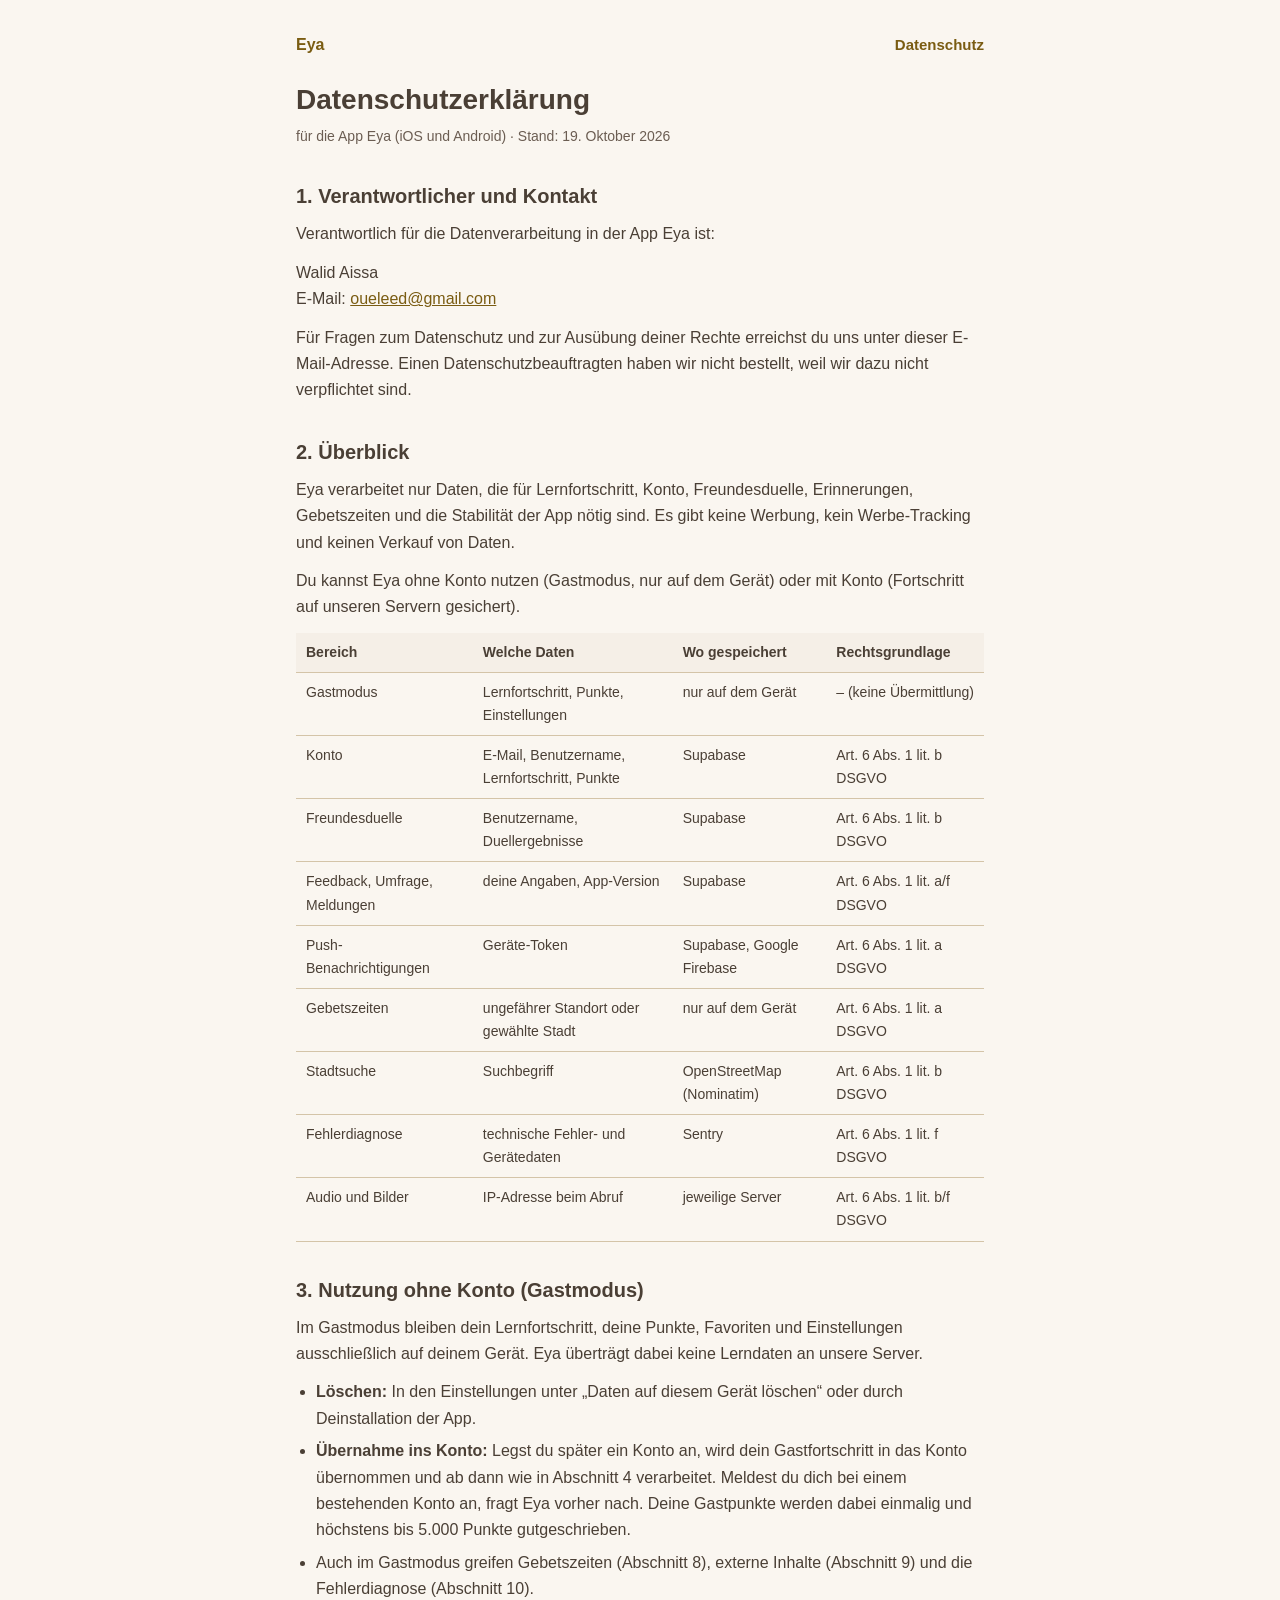
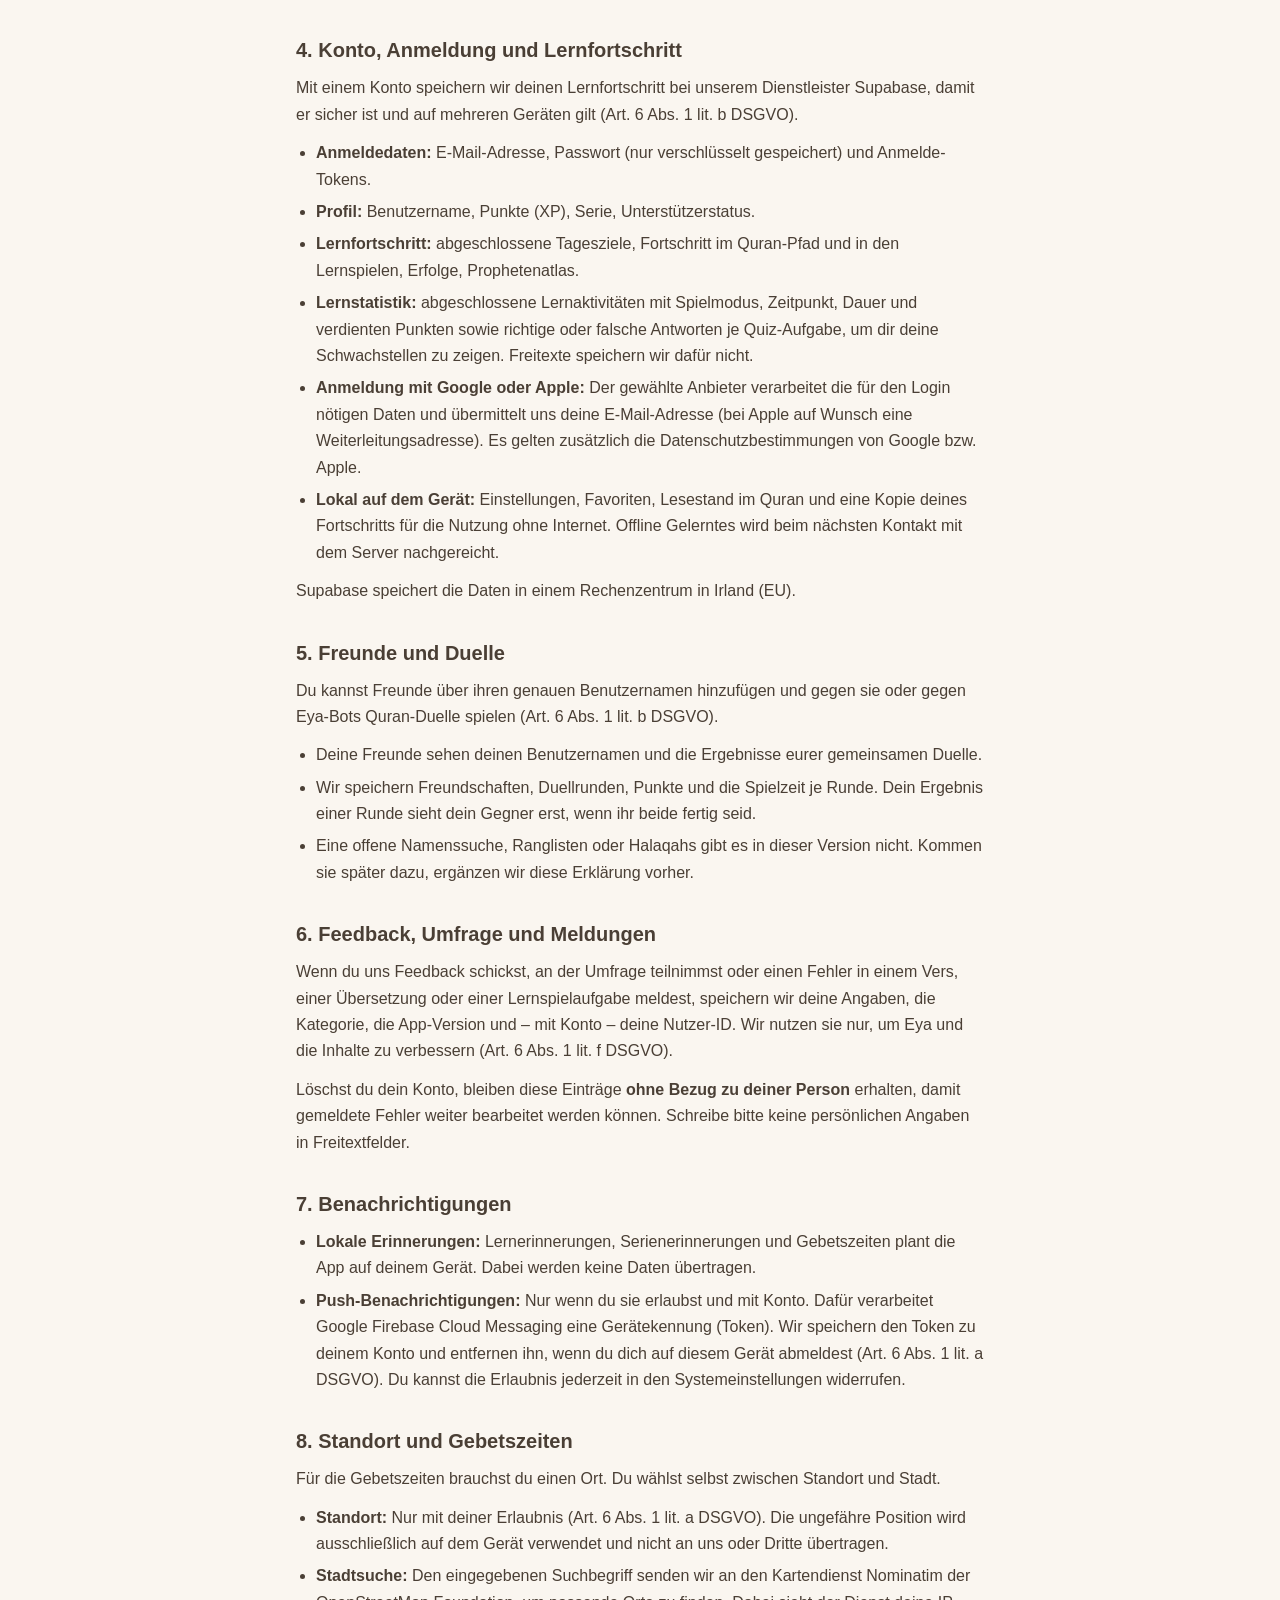
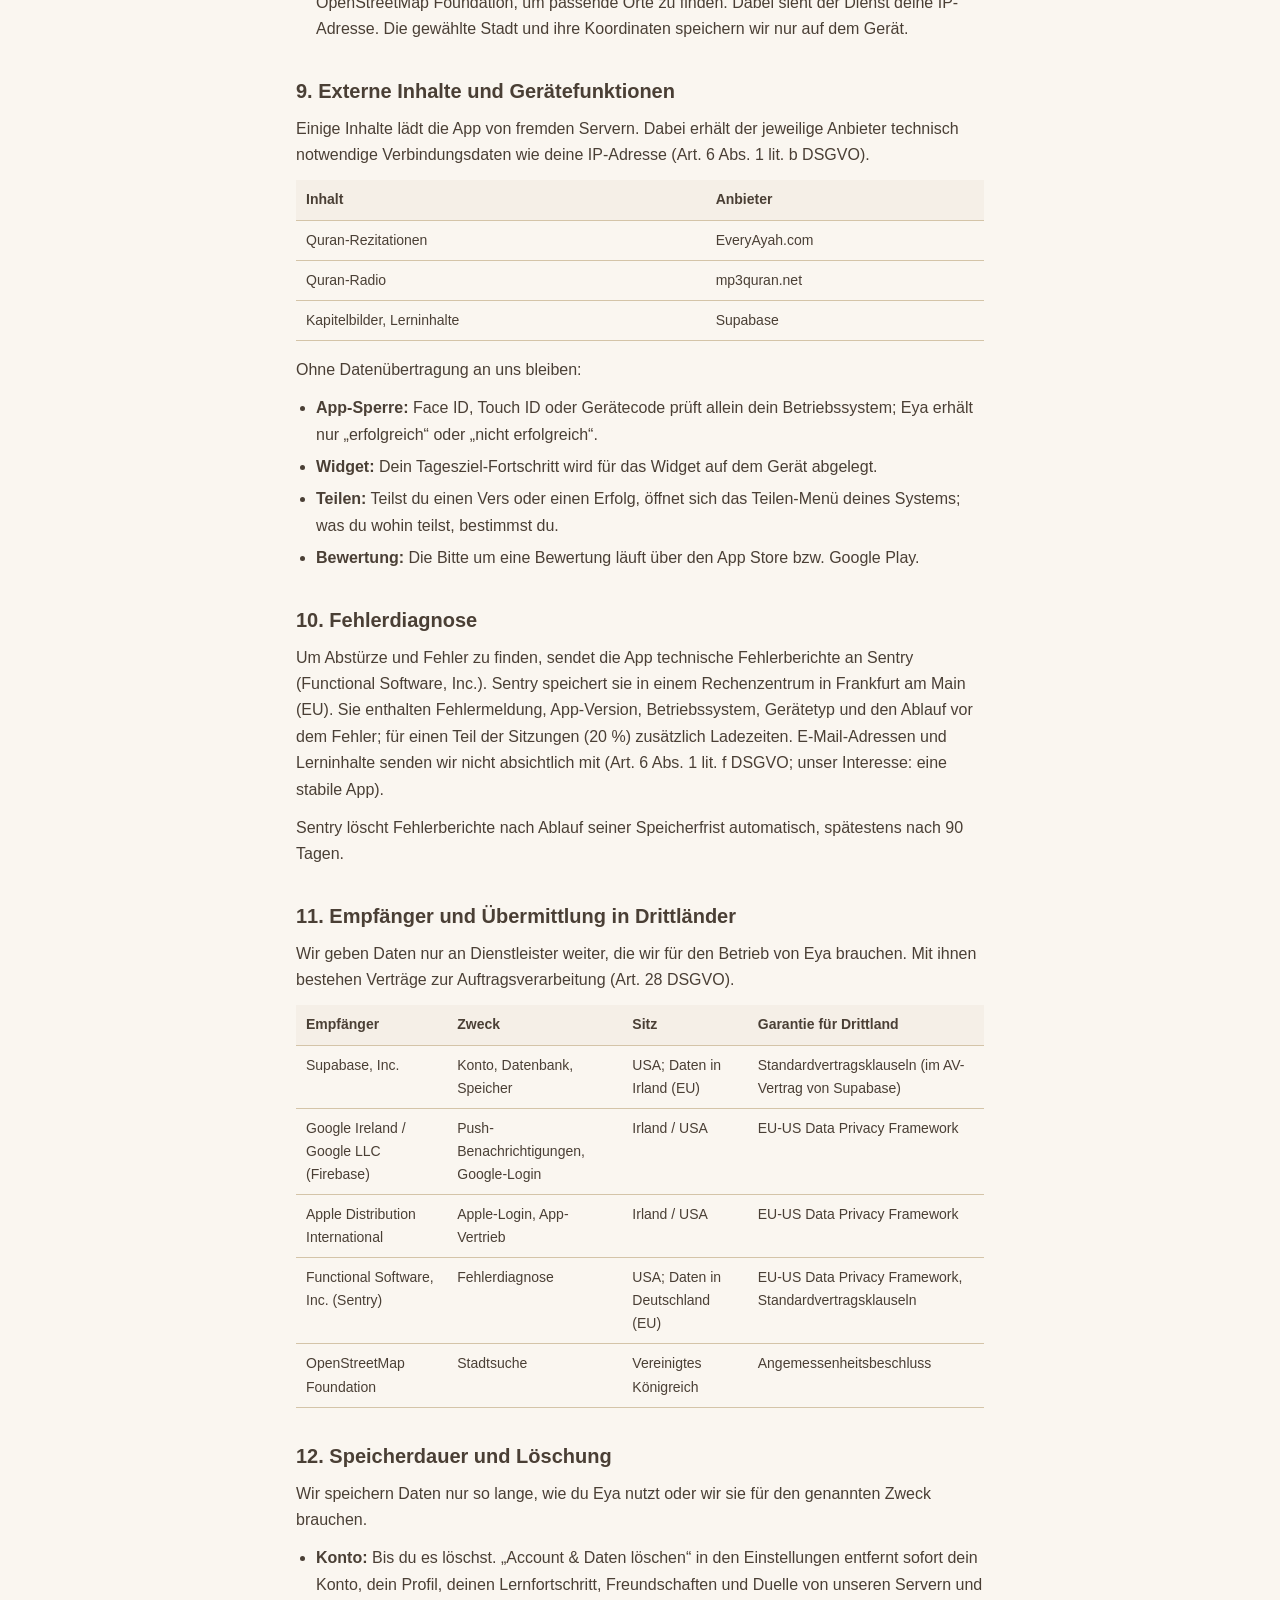
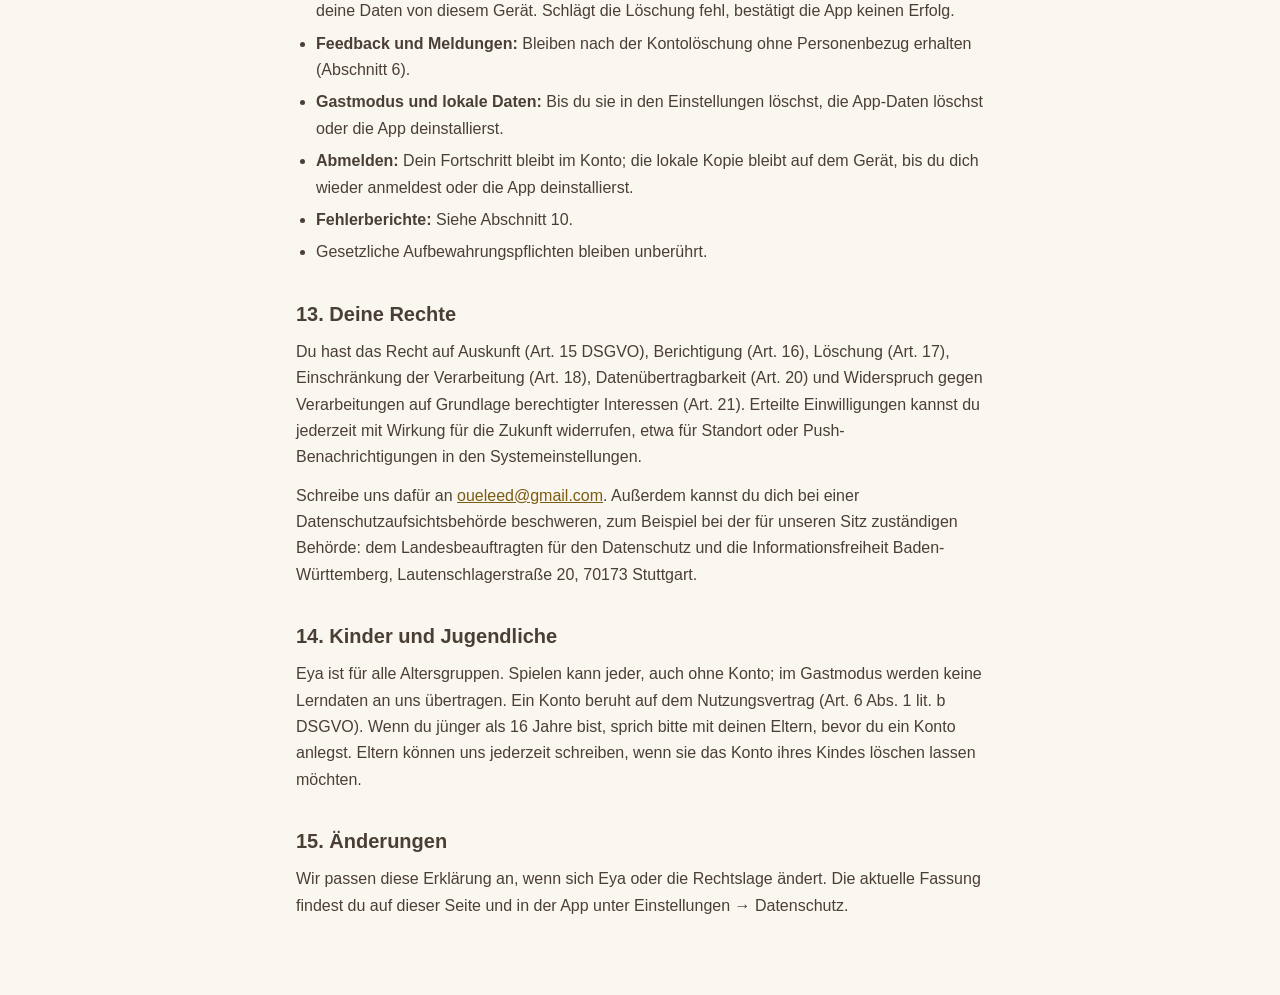
==== datenschutz.html @ 17f954e1 "Eya: Datenschutzerklärung Co-Authored-By: Claude Opus 5.5 <noreply@anthropic.com>" ====
<!doctype html>
<html lang="de">
<head>
<meta charset="utf-8">
<meta name="viewport" content="width=device-width, initial-scale=1">
<title>Datenschutzerklärung – Eya</title>
<link rel="stylesheet" href="style.css">
</head>
<body>
<main>
  <header>
    <a href="./">Eya</a>
    <nav><a href="datenschutz.html">Datenschutz</a></nav>
  </header>

  <h1>Datenschutzerklärung</h1>
  <p class="meta">für die App Eya (iOS und Android) · Stand: 19. Oktober 2026</p>

  <h2>1. Verantwortlicher und Kontakt</h2>
  <p>Verantwortlich für die Datenverarbeitung in der App Eya ist:</p>
  <p>
    Walid Aissa<br>
    E-Mail: <a href="mailto:oueleed@gmail.com">oueleed@gmail.com</a>
  </p>
  <p>Für Fragen zum Datenschutz und zur Ausübung deiner Rechte erreichst du uns unter dieser E-Mail-Adresse. Einen Datenschutzbeauftragten haben wir nicht bestellt, weil wir dazu nicht verpflichtet sind.</p>

  <h2>2. Überblick</h2>
  <p>Eya verarbeitet nur Daten, die für Lernfortschritt, Konto, Freundesduelle, Erinnerungen, Gebetszeiten und die Stabilität der App nötig sind. Es gibt keine Werbung, kein Werbe-Tracking und keinen Verkauf von Daten.</p>
  <p>Du kannst Eya ohne Konto nutzen (Gastmodus, nur auf dem Gerät) oder mit Konto (Fortschritt auf unseren Servern gesichert).</p>
  <div class="table-wrap">
  <table>
    <tr><th>Bereich</th><th>Welche Daten</th><th>Wo gespeichert</th><th>Rechtsgrundlage</th></tr>
    <tr><td>Gastmodus</td><td>Lernfortschritt, Punkte, Einstellungen</td><td>nur auf dem Gerät</td><td>– (keine Übermittlung)</td></tr>
    <tr><td>Konto</td><td>E-Mail, Benutzername, Lernfortschritt, Punkte</td><td>Supabase</td><td>Art. 6 Abs. 1 lit. b DSGVO</td></tr>
    <tr><td>Freundesduelle</td><td>Benutzername, Duellergebnisse</td><td>Supabase</td><td>Art. 6 Abs. 1 lit. b DSGVO</td></tr>
    <tr><td>Feedback, Umfrage, Meldungen</td><td>deine Angaben, App-Version</td><td>Supabase</td><td>Art. 6 Abs. 1 lit. a/f DSGVO</td></tr>
    <tr><td>Push-Benachrichtigungen</td><td>Geräte-Token</td><td>Supabase, Google Firebase</td><td>Art. 6 Abs. 1 lit. a DSGVO</td></tr>
    <tr><td>Gebetszeiten</td><td>ungefährer Standort oder gewählte Stadt</td><td>nur auf dem Gerät</td><td>Art. 6 Abs. 1 lit. a DSGVO</td></tr>
    <tr><td>Stadtsuche</td><td>Suchbegriff</td><td>OpenStreetMap (Nominatim)</td><td>Art. 6 Abs. 1 lit. b DSGVO</td></tr>
    <tr><td>Fehlerdiagnose</td><td>technische Fehler- und Gerätedaten</td><td>Sentry</td><td>Art. 6 Abs. 1 lit. f DSGVO</td></tr>
    <tr><td>Audio und Bilder</td><td>IP-Adresse beim Abruf</td><td>jeweilige Server</td><td>Art. 6 Abs. 1 lit. b/f DSGVO</td></tr>
  </table>
  </div>

  <h2>3. Nutzung ohne Konto (Gastmodus)</h2>
  <p>Im Gastmodus bleiben dein Lernfortschritt, deine Punkte, Favoriten und Einstellungen ausschließlich auf deinem Gerät. Eya überträgt dabei keine Lerndaten an unsere Server.</p>
  <ul>
    <li><strong>Löschen:</strong> In den Einstellungen unter „Daten auf diesem Gerät löschen“ oder durch Deinstallation der App.</li>
    <li><strong>Übernahme ins Konto:</strong> Legst du später ein Konto an, wird dein Gastfortschritt in das Konto übernommen und ab dann wie in Abschnitt 4 verarbeitet. Meldest du dich bei einem bestehenden Konto an, fragt Eya vorher nach. Deine Gastpunkte werden dabei einmalig und höchstens bis 5.000 Punkte gutgeschrieben.</li>
    <li>Auch im Gastmodus greifen Gebetszeiten (Abschnitt 8), externe Inhalte (Abschnitt 9) und die Fehlerdiagnose (Abschnitt 10).</li>
  </ul>

  <h2>4. Konto, Anmeldung und Lernfortschritt</h2>
  <p>Mit einem Konto speichern wir deinen Lernfortschritt bei unserem Dienstleister Supabase, damit er sicher ist und auf mehreren Geräten gilt (Art. 6 Abs. 1 lit. b DSGVO).</p>
  <ul>
    <li><strong>Anmeldedaten:</strong> E-Mail-Adresse, Passwort (nur verschlüsselt gespeichert) und Anmelde-Tokens.</li>
    <li><strong>Profil:</strong> Benutzername, Punkte (XP), Serie, Unterstützerstatus.</li>
    <li><strong>Lernfortschritt:</strong> abgeschlossene Tagesziele, Fortschritt im Quran-Pfad und in den Lernspielen, Erfolge, Prophetenatlas.</li>
    <li><strong>Lernstatistik:</strong> abgeschlossene Lernaktivitäten mit Spielmodus, Zeitpunkt, Dauer und verdienten Punkten sowie richtige oder falsche Antworten je Quiz-Aufgabe, um dir deine Schwachstellen zu zeigen. Freitexte speichern wir dafür nicht.</li>
    <li><strong>Anmeldung mit Google oder Apple:</strong> Der gewählte Anbieter verarbeitet die für den Login nötigen Daten und übermittelt uns deine E-Mail-Adresse (bei Apple auf Wunsch eine Weiterleitungsadresse). Es gelten zusätzlich die Datenschutzbestimmungen von Google bzw. Apple.</li>
    <li><strong>Lokal auf dem Gerät:</strong> Einstellungen, Favoriten, Lesestand im Quran und eine Kopie deines Fortschritts für die Nutzung ohne Internet. Offline Gelerntes wird beim nächsten Kontakt mit dem Server nachgereicht.</li>
  </ul>
  <p>Supabase speichert die Daten in einem Rechenzentrum in Irland (EU).</p>

  <h2>5. Freunde und Duelle</h2>
  <p>Du kannst Freunde über ihren genauen Benutzernamen hinzufügen und gegen sie oder gegen Eya-Bots Quran-Duelle spielen (Art. 6 Abs. 1 lit. b DSGVO).</p>
  <ul>
    <li>Deine Freunde sehen deinen Benutzernamen und die Ergebnisse eurer gemeinsamen Duelle.</li>
    <li>Wir speichern Freundschaften, Duellrunden, Punkte und die Spielzeit je Runde. Dein Ergebnis einer Runde sieht dein Gegner erst, wenn ihr beide fertig seid.</li>
    <li>Eine offene Namenssuche, Ranglisten oder Halaqahs gibt es in dieser Version nicht. Kommen sie später dazu, ergänzen wir diese Erklärung vorher.</li>
  </ul>

  <h2>6. Feedback, Umfrage und Meldungen</h2>
  <p>Wenn du uns Feedback schickst, an der Umfrage teilnimmst oder einen Fehler in einem Vers, einer Übersetzung oder einer Lernspielaufgabe meldest, speichern wir deine Angaben, die Kategorie, die App-Version und – mit Konto – deine Nutzer-ID. Wir nutzen sie nur, um Eya und die Inhalte zu verbessern (Art. 6 Abs. 1 lit. f DSGVO).</p>
  <p>Löschst du dein Konto, bleiben diese Einträge <strong>ohne Bezug zu deiner Person</strong> erhalten, damit gemeldete Fehler weiter bearbeitet werden können. Schreibe bitte keine persönlichen Angaben in Freitextfelder.</p>

  <h2>7. Benachrichtigungen</h2>
  <ul>
    <li><strong>Lokale Erinnerungen:</strong> Lernerinnerungen, Serienerinnerungen und Gebetszeiten plant die App auf deinem Gerät. Dabei werden keine Daten übertragen.</li>
    <li><strong>Push-Benachrichtigungen:</strong> Nur wenn du sie erlaubst und mit Konto. Dafür verarbeitet Google Firebase Cloud Messaging eine Gerätekennung (Token). Wir speichern den Token zu deinem Konto und entfernen ihn, wenn du dich auf diesem Gerät abmeldest (Art. 6 Abs. 1 lit. a DSGVO). Du kannst die Erlaubnis jederzeit in den Systemeinstellungen widerrufen.</li>
  </ul>

  <h2>8. Standort und Gebetszeiten</h2>
  <p>Für die Gebetszeiten brauchst du einen Ort. Du wählst selbst zwischen Standort und Stadt.</p>
  <ul>
    <li><strong>Standort:</strong> Nur mit deiner Erlaubnis (Art. 6 Abs. 1 lit. a DSGVO). Die ungefähre Position wird ausschließlich auf dem Gerät verwendet und nicht an uns oder Dritte übertragen.</li>
    <li><strong>Stadtsuche:</strong> Den eingegebenen Suchbegriff senden wir an den Kartendienst Nominatim der OpenStreetMap Foundation, um passende Orte zu finden. Dabei sieht der Dienst deine IP-Adresse. Die gewählte Stadt und ihre Koordinaten speichern wir nur auf dem Gerät.</li>
  </ul>

  <h2>9. Externe Inhalte und Gerätefunktionen</h2>
  <p>Einige Inhalte lädt die App von fremden Servern. Dabei erhält der jeweilige Anbieter technisch notwendige Verbindungsdaten wie deine IP-Adresse (Art. 6 Abs. 1 lit. b DSGVO).</p>
  <div class="table-wrap">
  <table>
    <tr><th>Inhalt</th><th>Anbieter</th></tr>
    <tr><td>Quran-Rezitationen</td><td>EveryAyah.com</td></tr>
    <tr><td>Quran-Radio</td><td>mp3quran.net</td></tr>
    <tr><td>Kapitelbilder, Lerninhalte</td><td>Supabase</td></tr>
  </table>
  </div>
  <p>Ohne Datenübertragung an uns bleiben:</p>
  <ul>
    <li><strong>App-Sperre:</strong> Face ID, Touch ID oder Gerätecode prüft allein dein Betriebssystem; Eya erhält nur „erfolgreich“ oder „nicht erfolgreich“.</li>
    <li><strong>Widget:</strong> Dein Tagesziel-Fortschritt wird für das Widget auf dem Gerät abgelegt.</li>
    <li><strong>Teilen:</strong> Teilst du einen Vers oder einen Erfolg, öffnet sich das Teilen-Menü deines Systems; was du wohin teilst, bestimmst du.</li>
    <li><strong>Bewertung:</strong> Die Bitte um eine Bewertung läuft über den App Store bzw. Google Play.</li>
  </ul>

  <h2>10. Fehlerdiagnose</h2>
  <p>Um Abstürze und Fehler zu finden, sendet die App technische Fehlerberichte an Sentry (Functional Software, Inc.). Sentry speichert sie in einem Rechenzentrum in Frankfurt am Main (EU). Sie enthalten Fehlermeldung, App-Version, Betriebssystem, Gerätetyp und den Ablauf vor dem Fehler; für einen Teil der Sitzungen (20 %) zusätzlich Ladezeiten. E-Mail-Adressen und Lerninhalte senden wir nicht absichtlich mit (Art. 6 Abs. 1 lit. f DSGVO; unser Interesse: eine stabile App).</p>
  <p>Sentry löscht Fehlerberichte nach Ablauf seiner Speicherfrist automatisch, spätestens nach 90 Tagen.</p>

  <h2>11. Empfänger und Übermittlung in Drittländer</h2>
  <p>Wir geben Daten nur an Dienstleister weiter, die wir für den Betrieb von Eya brauchen. Mit ihnen bestehen Verträge zur Auftragsverarbeitung (Art. 28 DSGVO).</p>
  <div class="table-wrap">
  <table>
    <tr><th>Empfänger</th><th>Zweck</th><th>Sitz</th><th>Garantie für Drittland</th></tr>
    <tr><td>Supabase, Inc.</td><td>Konto, Datenbank, Speicher</td><td>USA; Daten in Irland (EU)</td><td>Standardvertragsklauseln (im AV-Vertrag von Supabase)</td></tr>
    <tr><td>Google Ireland / Google LLC (Firebase)</td><td>Push-Benachrichtigungen, Google-Login</td><td>Irland / USA</td><td>EU-US Data Privacy Framework</td></tr>
    <tr><td>Apple Distribution International</td><td>Apple-Login, App-Vertrieb</td><td>Irland / USA</td><td>EU-US Data Privacy Framework</td></tr>
    <tr><td>Functional Software, Inc. (Sentry)</td><td>Fehlerdiagnose</td><td>USA; Daten in Deutschland (EU)</td><td>EU-US Data Privacy Framework, Standardvertragsklauseln</td></tr>
    <tr><td>OpenStreetMap Foundation</td><td>Stadtsuche</td><td>Vereinigtes Königreich</td><td>Angemessenheitsbeschluss</td></tr>
  </table>
  </div>

  <h2>12. Speicherdauer und Löschung</h2>
  <p>Wir speichern Daten nur so lange, wie du Eya nutzt oder wir sie für den genannten Zweck brauchen.</p>
  <ul>
    <li><strong>Konto:</strong> Bis du es löschst. „Account &amp; Daten löschen“ in den Einstellungen entfernt sofort dein Konto, dein Profil, deinen Lernfortschritt, Freundschaften und Duelle von unseren Servern und deine Daten von diesem Gerät. Schlägt die Löschung fehl, bestätigt die App keinen Erfolg.</li>
    <li><strong>Feedback und Meldungen:</strong> Bleiben nach der Kontolöschung ohne Personenbezug erhalten (Abschnitt 6).</li>
    <li><strong>Gastmodus und lokale Daten:</strong> Bis du sie in den Einstellungen löschst, die App-Daten löschst oder die App deinstallierst.</li>
    <li><strong>Abmelden:</strong> Dein Fortschritt bleibt im Konto; die lokale Kopie bleibt auf dem Gerät, bis du dich wieder anmeldest oder die App deinstallierst.</li>
    <li><strong>Fehlerberichte:</strong> Siehe Abschnitt 10.</li>
    <li>Gesetzliche Aufbewahrungspflichten bleiben unberührt.</li>
  </ul>

  <h2>13. Deine Rechte</h2>
  <p>Du hast das Recht auf Auskunft (Art. 15 DSGVO), Berichtigung (Art. 16), Löschung (Art. 17), Einschränkung der Verarbeitung (Art. 18), Datenübertragbarkeit (Art. 20) und Widerspruch gegen Verarbeitungen auf Grundlage berechtigter Interessen (Art. 21). Erteilte Einwilligungen kannst du jederzeit mit Wirkung für die Zukunft widerrufen, etwa für Standort oder Push-Benachrichtigungen in den Systemeinstellungen.</p>
  <p>Schreibe uns dafür an <a href="mailto:oueleed@gmail.com">oueleed@gmail.com</a>. Außerdem kannst du dich bei einer Datenschutzaufsichtsbehörde beschweren, zum Beispiel bei der für unseren Sitz zuständigen Behörde: dem Landesbeauftragten für den Datenschutz und die Informationsfreiheit Baden-Württemberg, Lautenschlagerstraße 20, 70173 Stuttgart.</p>

  <h2>14. Kinder und Jugendliche</h2>
  <p>Eya ist für alle Altersgruppen. Spielen kann jeder, auch ohne Konto; im Gastmodus werden keine Lerndaten an uns übertragen. Ein Konto beruht auf dem Nutzungsvertrag (Art. 6 Abs. 1 lit. b DSGVO). Wenn du jünger als 16 Jahre bist, sprich bitte mit deinen Eltern, bevor du ein Konto anlegst. Eltern können uns jederzeit schreiben, wenn sie das Konto ihres Kindes löschen lassen möchten.</p>

  <h2>15. Änderungen</h2>
  <p>Wir passen diese Erklärung an, wenn sich Eya oder die Rechtslage ändert. Die aktuelle Fassung findest du auf dieser Seite und in der App unter Einstellungen → Datenschutz.</p>

</main>
</body>
</html>
---- style.css ----
:root {
  --bg: #faf6f0;
  --surface: #f5efe7;
  --text: #4a3f35;
  --muted: #6b5d52;
  --accent: #7a5c12;
  --line: #d4c4a8;
  --todo: #fde7a8;
  color-scheme: light dark;
}
@media (prefers-color-scheme: dark) {
  :root {
    --bg: #1b100b;
    --surface: #2b1a12;
    --text: #fff7e8;
    --muted: #d4c4a8;
    --accent: #d9b45c;
    --line: #3a261b;
    --todo: #5a4410;
  }
}
* { box-sizing: border-box; }
body {
  margin: 0;
  background: var(--bg);
  color: var(--text);
  font: 16px/1.65 -apple-system, BlinkMacSystemFont, "Segoe UI", Roboto, sans-serif;
}
main { max-width: 720px; margin: 0 auto; padding: 32px 16px 64px; }
header { display: flex; align-items: center; gap: 12px; margin-bottom: 24px; }
header a { color: var(--accent); text-decoration: none; font-weight: 600; }
nav { display: flex; gap: 16px; margin-left: auto; font-size: 15px; }
h1 { font-size: 28px; line-height: 1.25; margin: 0 0 8px; }
h2 { font-size: 20px; margin: 32px 0 8px; }
p, ul { margin: 0 0 12px; }
ul { padding-left: 20px; }
li { margin-bottom: 6px; }
a { color: var(--accent); }
.meta { color: var(--muted); font-size: 14px; margin-bottom: 24px; }
.table-wrap { overflow-x: auto; margin: 12px 0 16px; }
table { border-collapse: collapse; width: 100%; font-size: 14px; }
th, td { text-align: left; vertical-align: top; padding: 8px 10px; border-bottom: 1px solid var(--line); }
th { background: var(--surface); }
.todo { background: var(--todo); padding: 0 4px; border-radius: 4px; }
footer { margin-top: 48px; padding-top: 16px; border-top: 1px solid var(--line); color: var(--muted); font-size: 14px; }
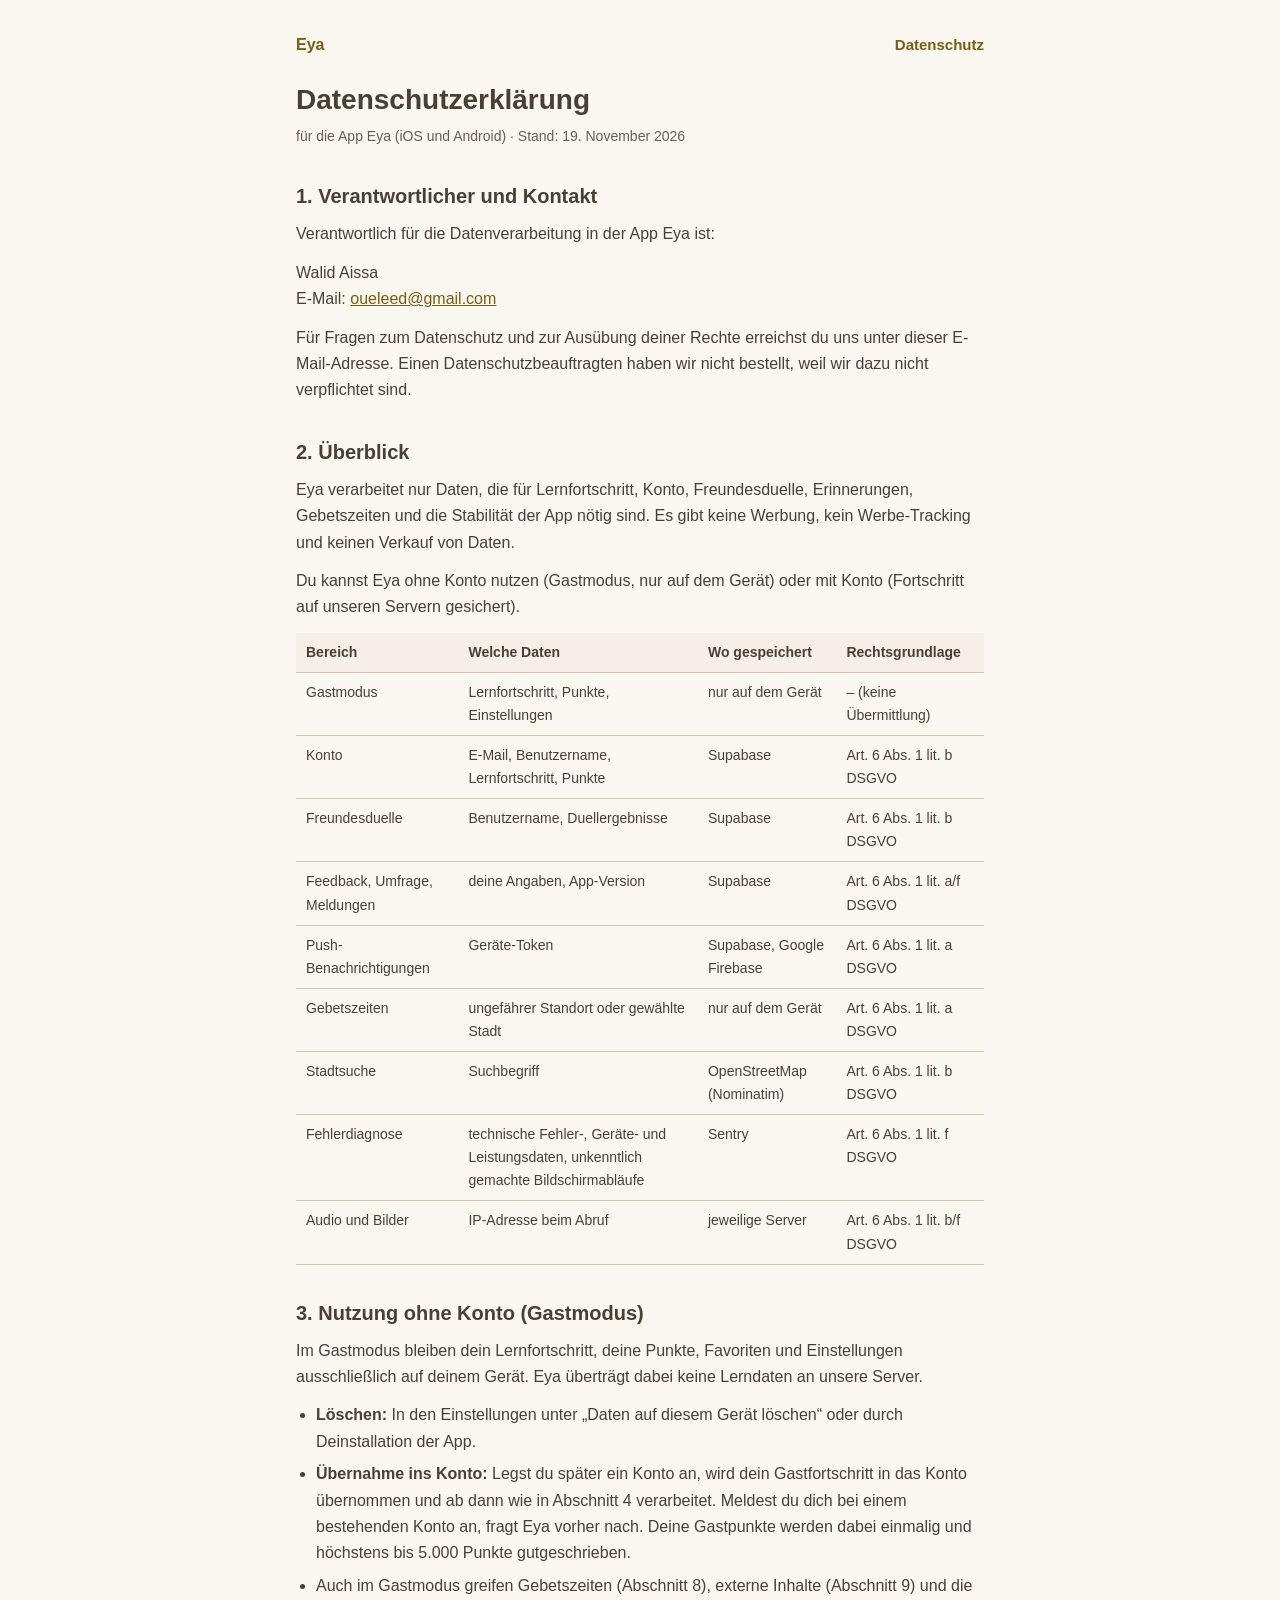
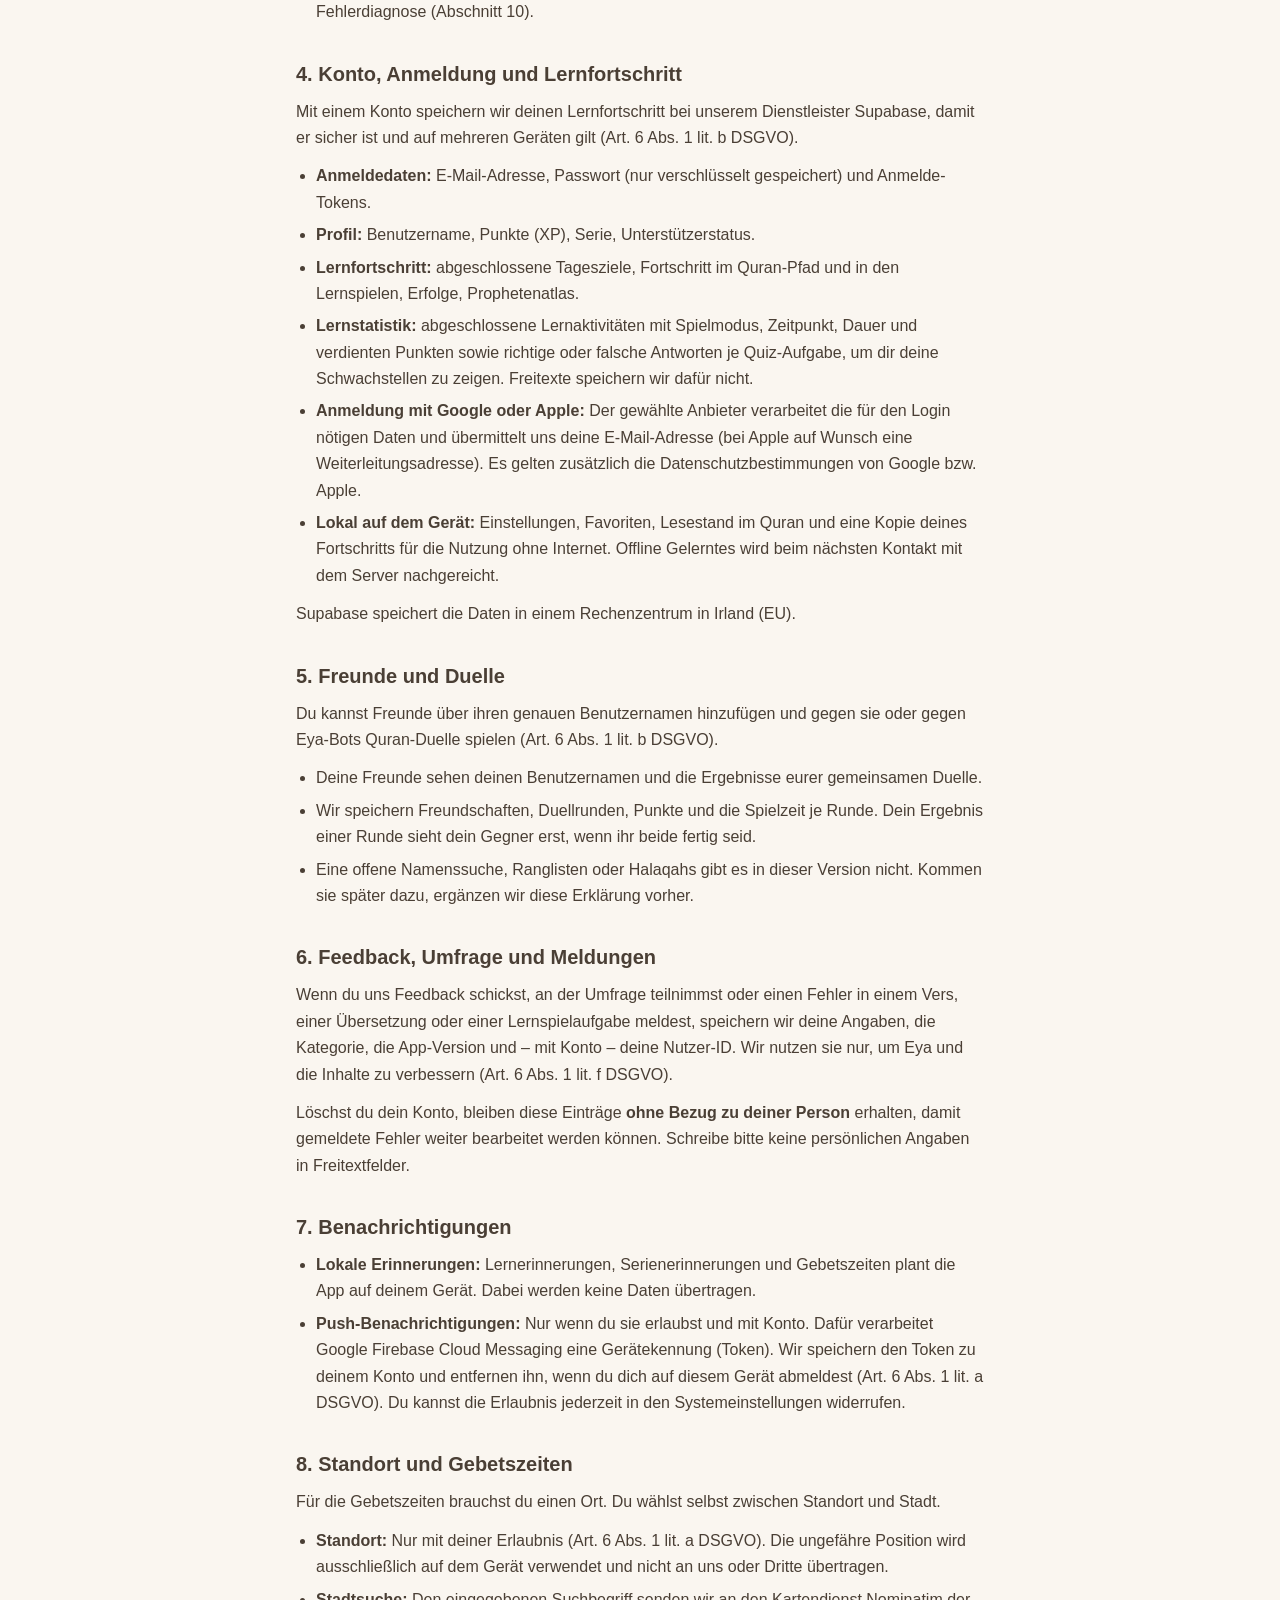
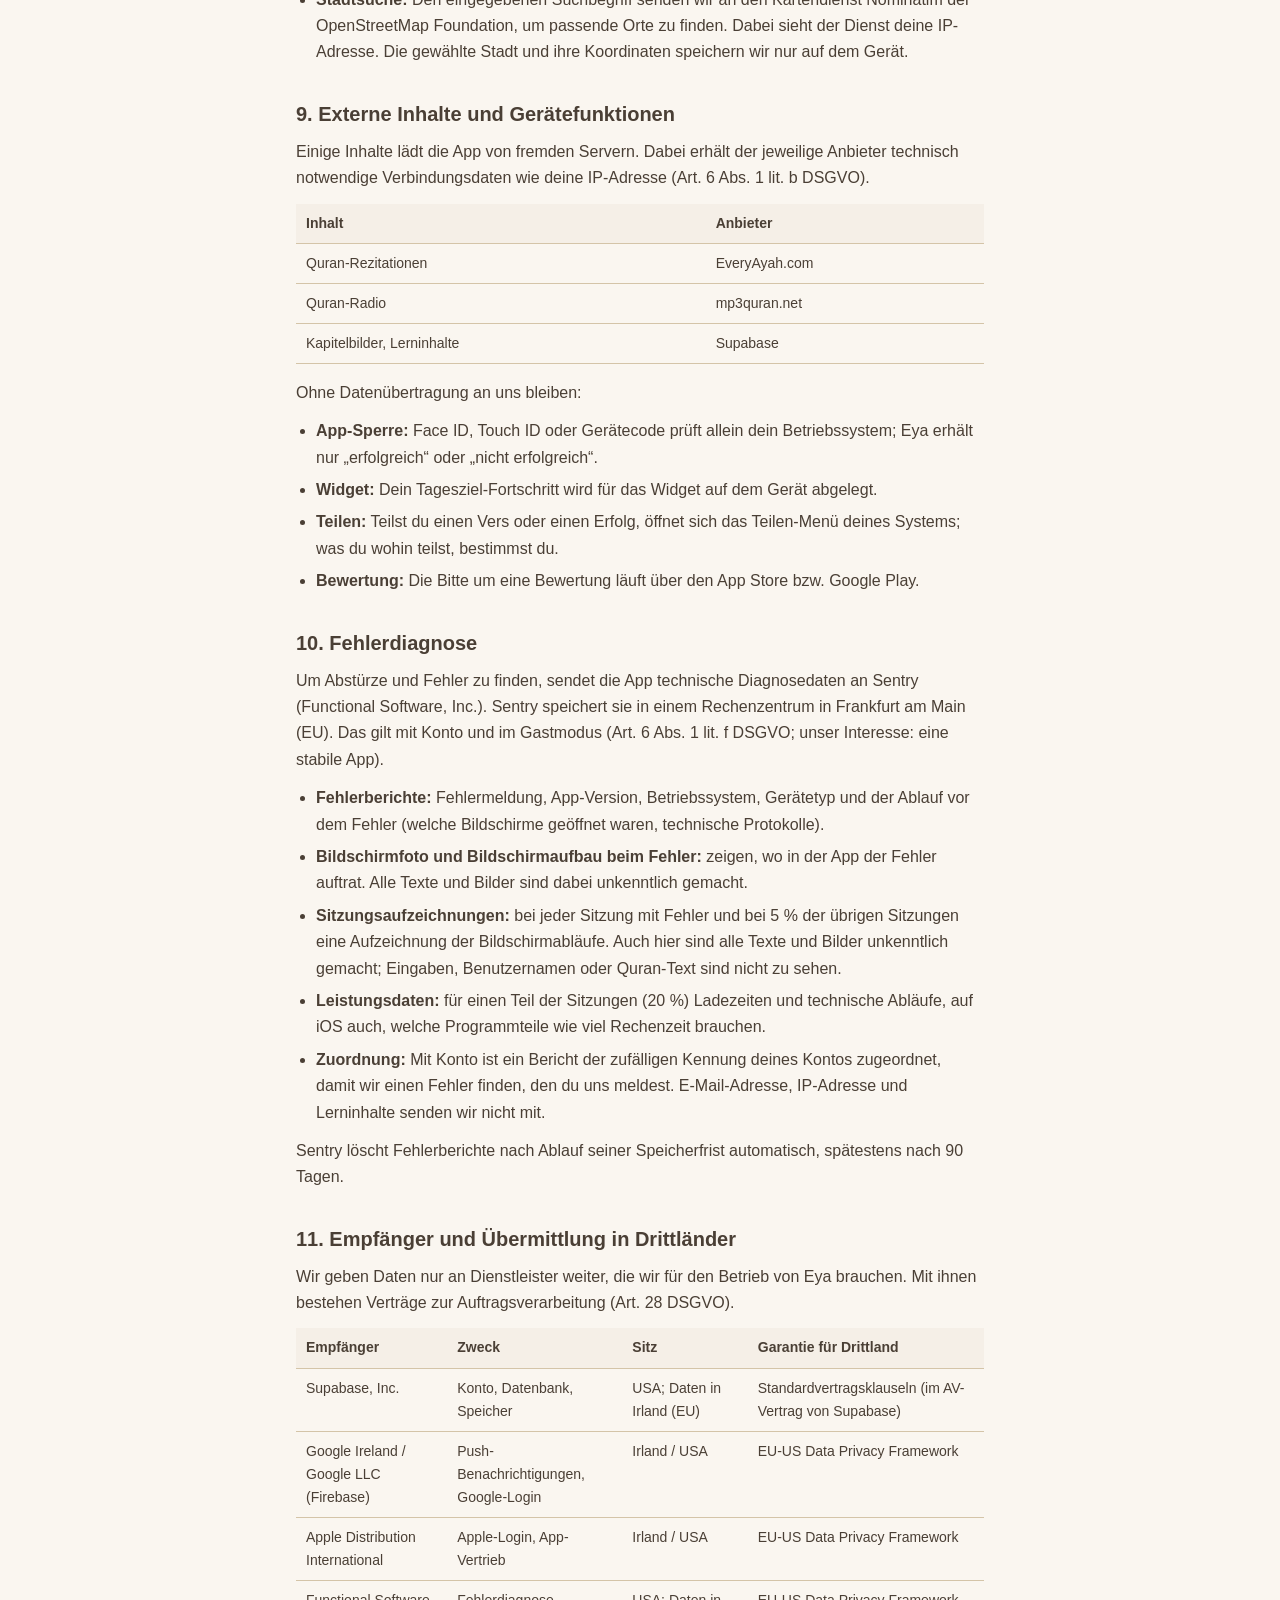
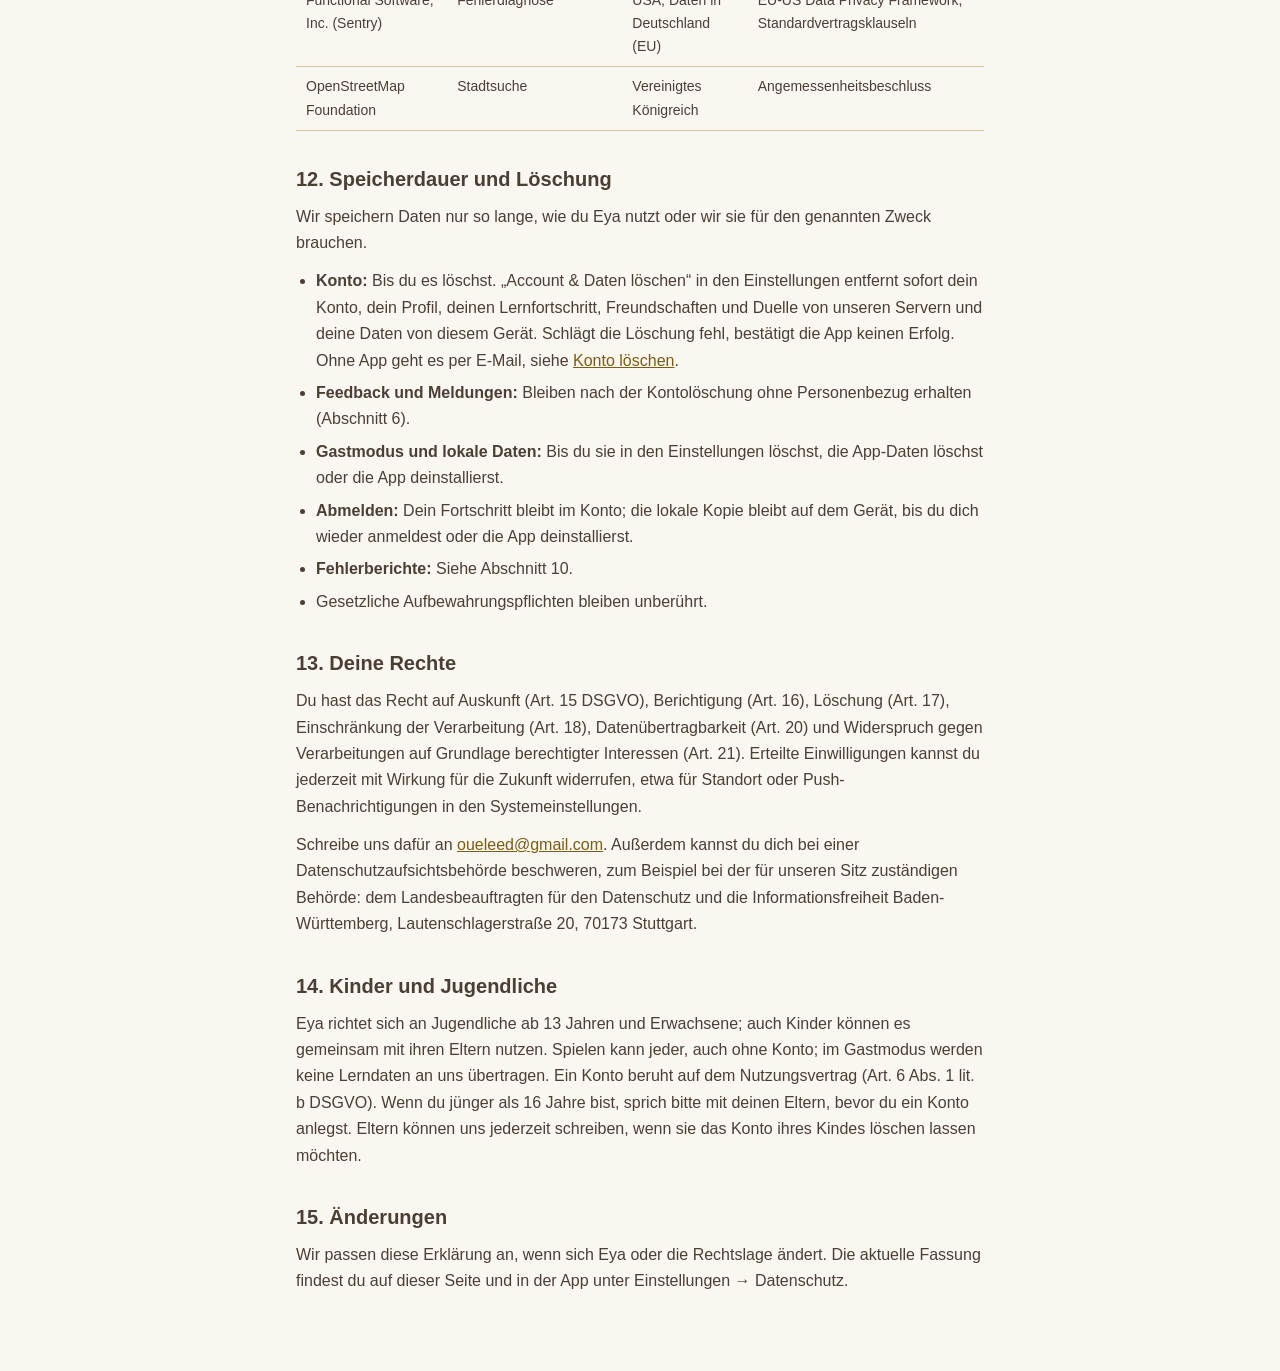
==== commit 87663597: "Datenschutz: Fehlerdiagnose vollständig, Zielgruppe ab 13, Seite „Konto löschen“ - Abschnitt 10 nenn" ====
--- a/datenschutz.html
+++ b/datenschutz.html
@@ -14,7 +14,7 @@
   </header>
 
   <h1>Datenschutzerklärung</h1>
-  <p class="meta">für die App Eya (iOS und Android) · Stand: 19. Oktober 2026</p>
+  <p class="meta">für die App Eya (iOS und Android) · Stand: 19. November 2026</p>
 
   <h2>1. Verantwortlicher und Kontakt</h2>
   <p>Verantwortlich für die Datenverarbeitung in der App Eya ist:</p>
@@ -37,7 +37,7 @@
     <tr><td>Push-Benachrichtigungen</td><td>Geräte-Token</td><td>Supabase, Google Firebase</td><td>Art. 6 Abs. 1 lit. a DSGVO</td></tr>
     <tr><td>Gebetszeiten</td><td>ungefährer Standort oder gewählte Stadt</td><td>nur auf dem Gerät</td><td>Art. 6 Abs. 1 lit. a DSGVO</td></tr>
     <tr><td>Stadtsuche</td><td>Suchbegriff</td><td>OpenStreetMap (Nominatim)</td><td>Art. 6 Abs. 1 lit. b DSGVO</td></tr>
-    <tr><td>Fehlerdiagnose</td><td>technische Fehler- und Gerätedaten</td><td>Sentry</td><td>Art. 6 Abs. 1 lit. f DSGVO</td></tr>
+    <tr><td>Fehlerdiagnose</td><td>technische Fehler-, Geräte- und Leistungsdaten, unkenntlich gemachte Bildschirmabläufe</td><td>Sentry</td><td>Art. 6 Abs. 1 lit. f DSGVO</td></tr>
     <tr><td>Audio und Bilder</td><td>IP-Adresse beim Abruf</td><td>jeweilige Server</td><td>Art. 6 Abs. 1 lit. b/f DSGVO</td></tr>
   </table>
   </div>
@@ -106,7 +106,14 @@
   </ul>
 
   <h2>10. Fehlerdiagnose</h2>
-  <p>Um Abstürze und Fehler zu finden, sendet die App technische Fehlerberichte an Sentry (Functional Software, Inc.). Sentry speichert sie in einem Rechenzentrum in Frankfurt am Main (EU). Sie enthalten Fehlermeldung, App-Version, Betriebssystem, Gerätetyp und den Ablauf vor dem Fehler; für einen Teil der Sitzungen (20 %) zusätzlich Ladezeiten. E-Mail-Adressen und Lerninhalte senden wir nicht absichtlich mit (Art. 6 Abs. 1 lit. f DSGVO; unser Interesse: eine stabile App).</p>
+  <p>Um Abstürze und Fehler zu finden, sendet die App technische Diagnosedaten an Sentry (Functional Software, Inc.). Sentry speichert sie in einem Rechenzentrum in Frankfurt am Main (EU). Das gilt mit Konto und im Gastmodus (Art. 6 Abs. 1 lit. f DSGVO; unser Interesse: eine stabile App).</p>
+  <ul>
+    <li><strong>Fehlerberichte:</strong> Fehlermeldung, App-Version, Betriebssystem, Gerätetyp und der Ablauf vor dem Fehler (welche Bildschirme geöffnet waren, technische Protokolle).</li>
+    <li><strong>Bildschirmfoto und Bildschirmaufbau beim Fehler:</strong> zeigen, wo in der App der Fehler auftrat. Alle Texte und Bilder sind dabei unkenntlich gemacht.</li>
+    <li><strong>Sitzungsaufzeichnungen:</strong> bei jeder Sitzung mit Fehler und bei 5 % der übrigen Sitzungen eine Aufzeichnung der Bildschirmabläufe. Auch hier sind alle Texte und Bilder unkenntlich gemacht; Eingaben, Benutzernamen oder Quran-Text sind nicht zu sehen.</li>
+    <li><strong>Leistungsdaten:</strong> für einen Teil der Sitzungen (20 %) Ladezeiten und technische Abläufe, auf iOS auch, welche Programmteile wie viel Rechenzeit brauchen.</li>
+    <li><strong>Zuordnung:</strong> Mit Konto ist ein Bericht der zufälligen Kennung deines Kontos zugeordnet, damit wir einen Fehler finden, den du uns meldest. E-Mail-Adresse, IP-Adresse und Lerninhalte senden wir nicht mit.</li>
+  </ul>
   <p>Sentry löscht Fehlerberichte nach Ablauf seiner Speicherfrist automatisch, spätestens nach 90 Tagen.</p>
 
   <h2>11. Empfänger und Übermittlung in Drittländer</h2>
@@ -125,7 +132,7 @@
   <h2>12. Speicherdauer und Löschung</h2>
   <p>Wir speichern Daten nur so lange, wie du Eya nutzt oder wir sie für den genannten Zweck brauchen.</p>
   <ul>
-    <li><strong>Konto:</strong> Bis du es löschst. „Account &amp; Daten löschen“ in den Einstellungen entfernt sofort dein Konto, dein Profil, deinen Lernfortschritt, Freundschaften und Duelle von unseren Servern und deine Daten von diesem Gerät. Schlägt die Löschung fehl, bestätigt die App keinen Erfolg.</li>
+    <li><strong>Konto:</strong> Bis du es löschst. „Account &amp; Daten löschen“ in den Einstellungen entfernt sofort dein Konto, dein Profil, deinen Lernfortschritt, Freundschaften und Duelle von unseren Servern und deine Daten von diesem Gerät. Schlägt die Löschung fehl, bestätigt die App keinen Erfolg. Ohne App geht es per E-Mail, siehe <a href="konto-loeschen.html">Konto löschen</a>.</li>
     <li><strong>Feedback und Meldungen:</strong> Bleiben nach der Kontolöschung ohne Personenbezug erhalten (Abschnitt 6).</li>
     <li><strong>Gastmodus und lokale Daten:</strong> Bis du sie in den Einstellungen löschst, die App-Daten löschst oder die App deinstallierst.</li>
     <li><strong>Abmelden:</strong> Dein Fortschritt bleibt im Konto; die lokale Kopie bleibt auf dem Gerät, bis du dich wieder anmeldest oder die App deinstallierst.</li>
@@ -138,7 +145,7 @@
   <p>Schreibe uns dafür an <a href="mailto:oueleed@gmail.com">oueleed@gmail.com</a>. Außerdem kannst du dich bei einer Datenschutzaufsichtsbehörde beschweren, zum Beispiel bei der für unseren Sitz zuständigen Behörde: dem Landesbeauftragten für den Datenschutz und die Informationsfreiheit Baden-Württemberg, Lautenschlagerstraße 20, 70173 Stuttgart.</p>
 
   <h2>14. Kinder und Jugendliche</h2>
-  <p>Eya ist für alle Altersgruppen. Spielen kann jeder, auch ohne Konto; im Gastmodus werden keine Lerndaten an uns übertragen. Ein Konto beruht auf dem Nutzungsvertrag (Art. 6 Abs. 1 lit. b DSGVO). Wenn du jünger als 16 Jahre bist, sprich bitte mit deinen Eltern, bevor du ein Konto anlegst. Eltern können uns jederzeit schreiben, wenn sie das Konto ihres Kindes löschen lassen möchten.</p>
+  <p>Eya richtet sich an Jugendliche ab 13 Jahren und Erwachsene; auch Kinder können es gemeinsam mit ihren Eltern nutzen. Spielen kann jeder, auch ohne Konto; im Gastmodus werden keine Lerndaten an uns übertragen. Ein Konto beruht auf dem Nutzungsvertrag (Art. 6 Abs. 1 lit. b DSGVO). Wenn du jünger als 16 Jahre bist, sprich bitte mit deinen Eltern, bevor du ein Konto anlegst. Eltern können uns jederzeit schreiben, wenn sie das Konto ihres Kindes löschen lassen möchten.</p>
 
   <h2>15. Änderungen</h2>
   <p>Wir passen diese Erklärung an, wenn sich Eya oder die Rechtslage ändert. Die aktuelle Fassung findest du auf dieser Seite und in der App unter Einstellungen → Datenschutz.</p>
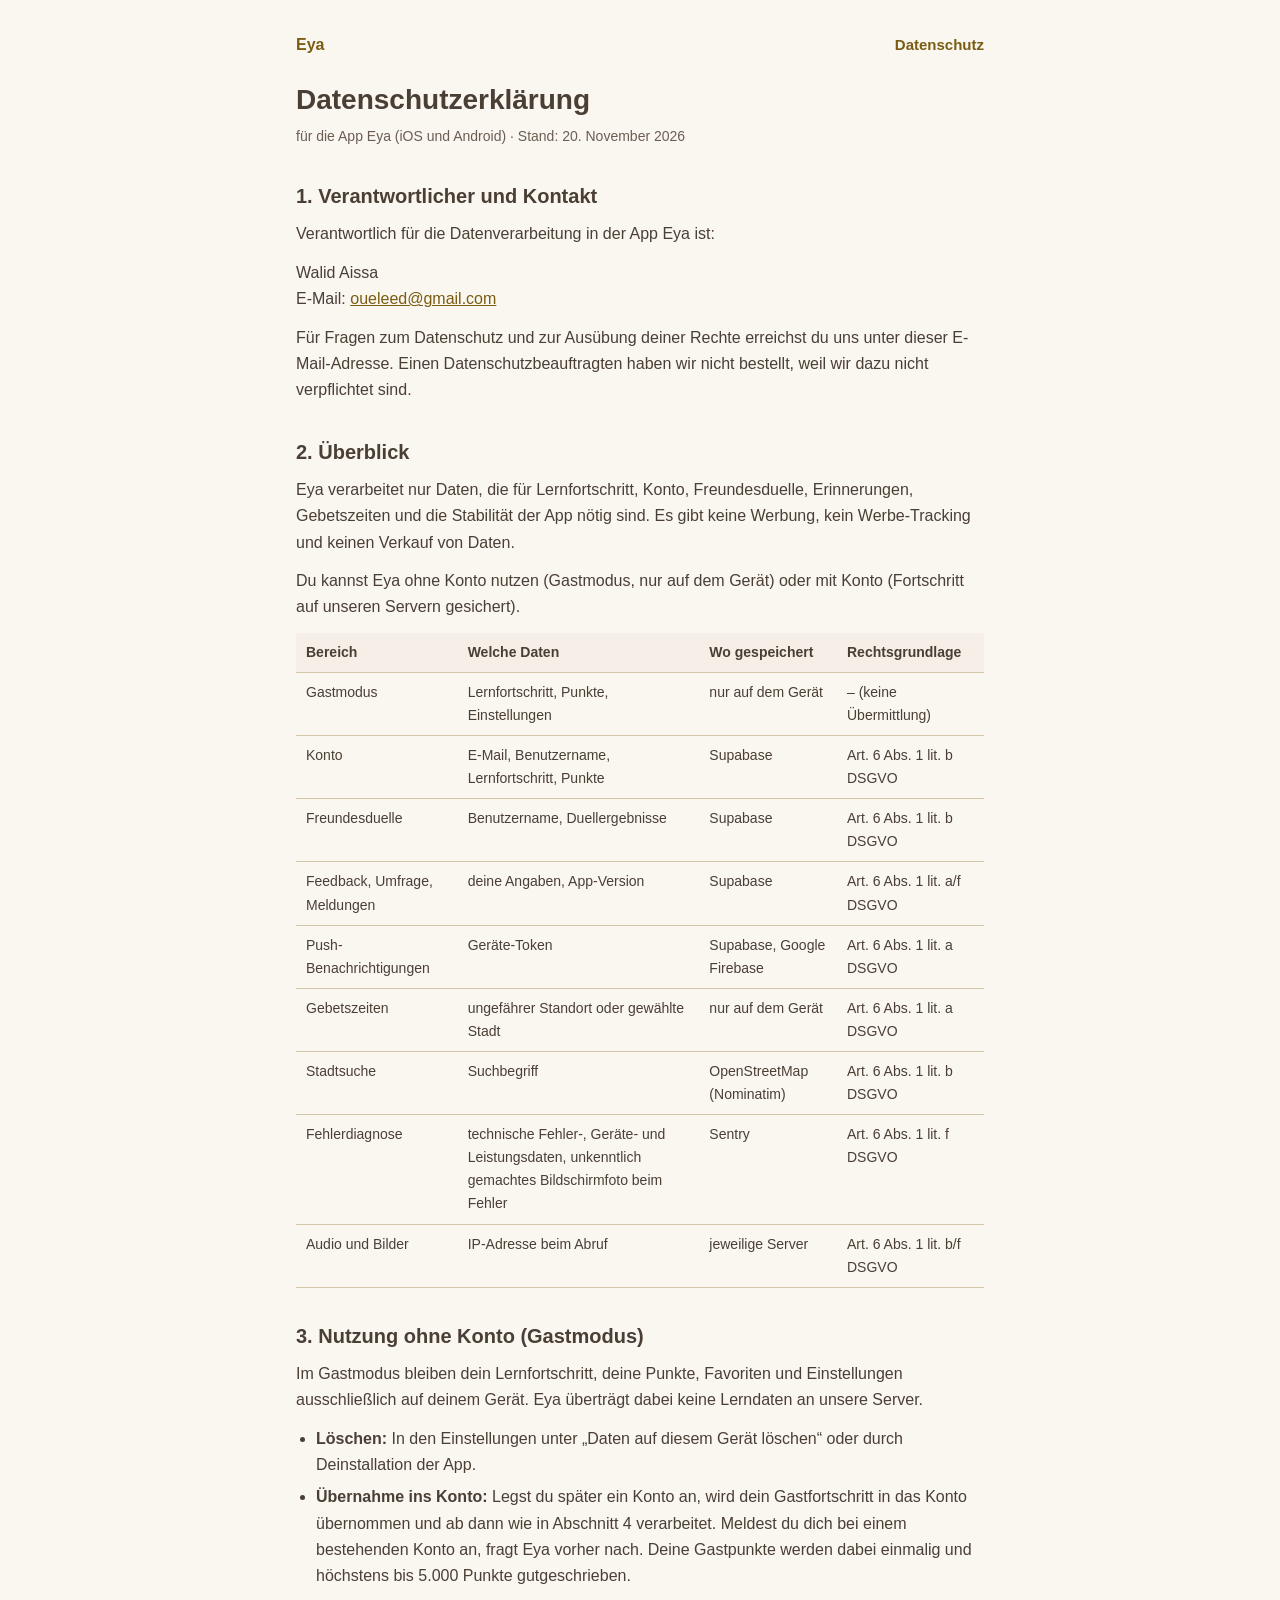
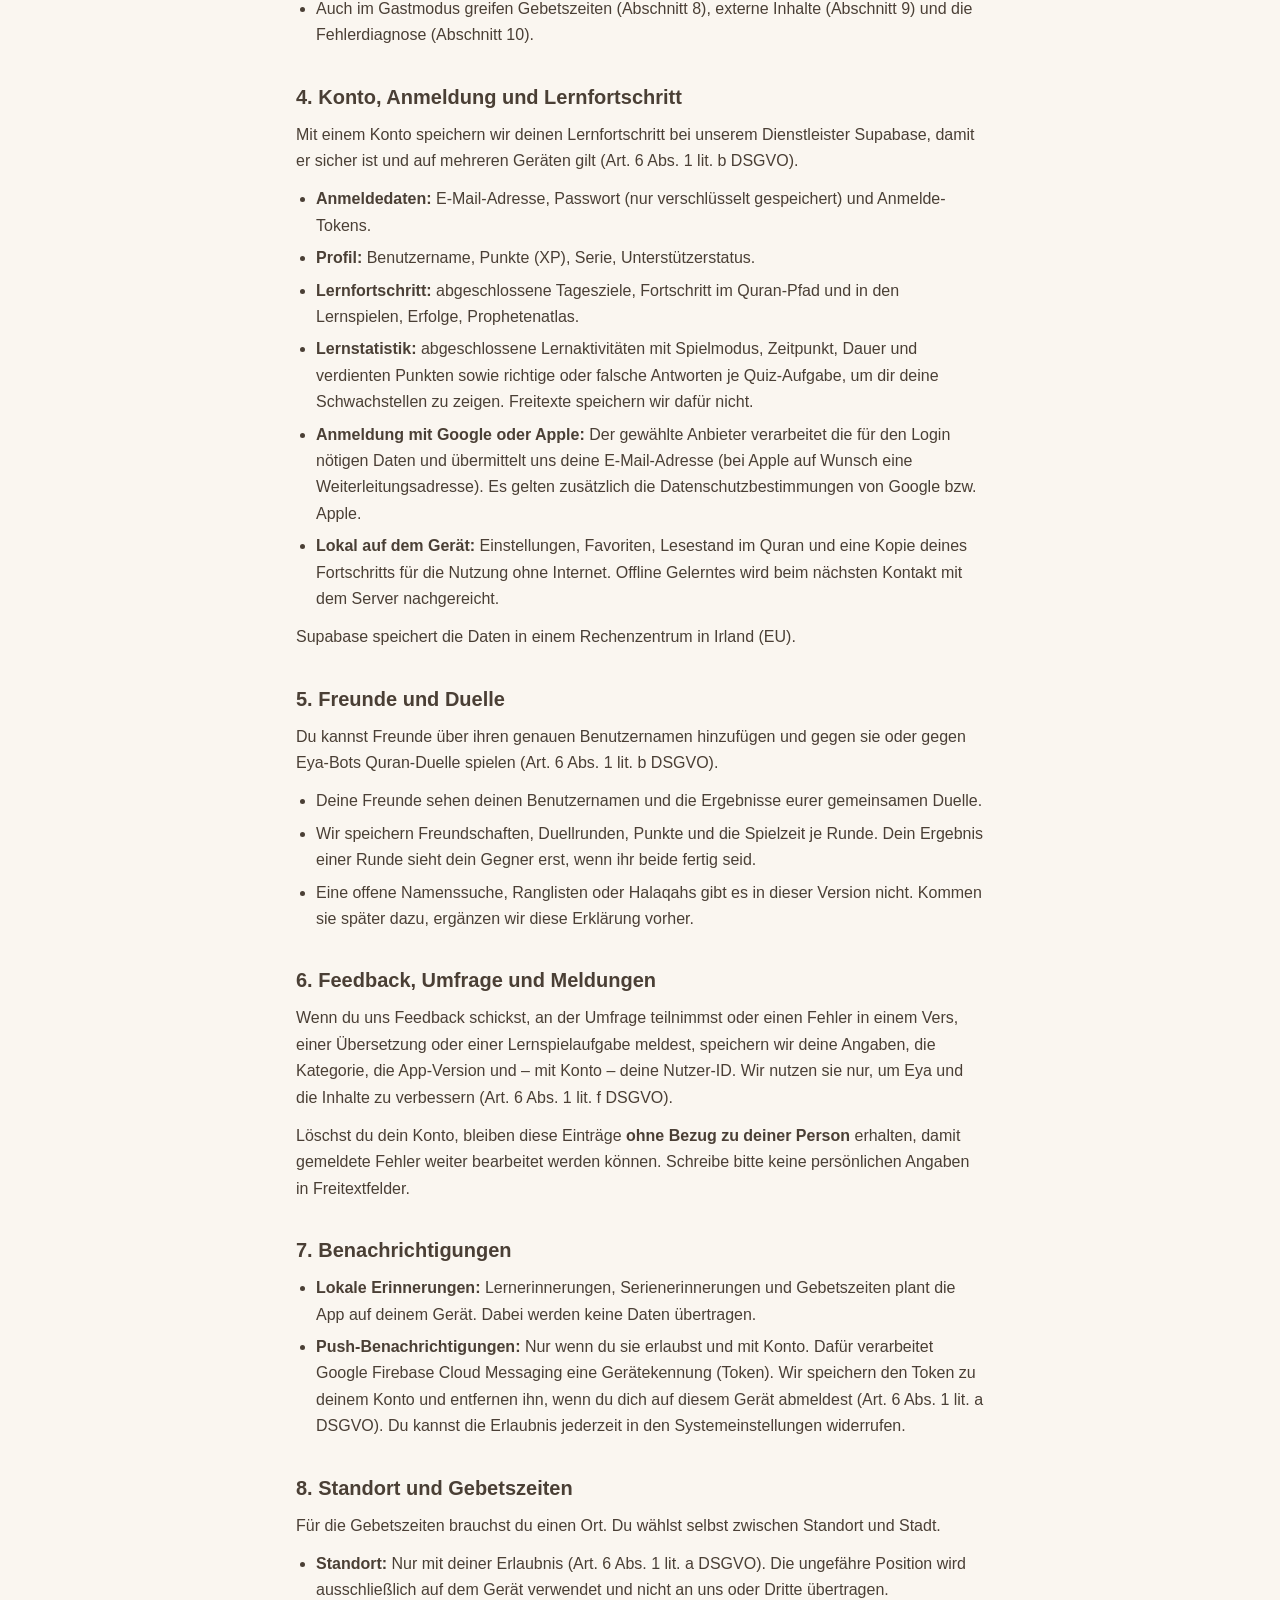
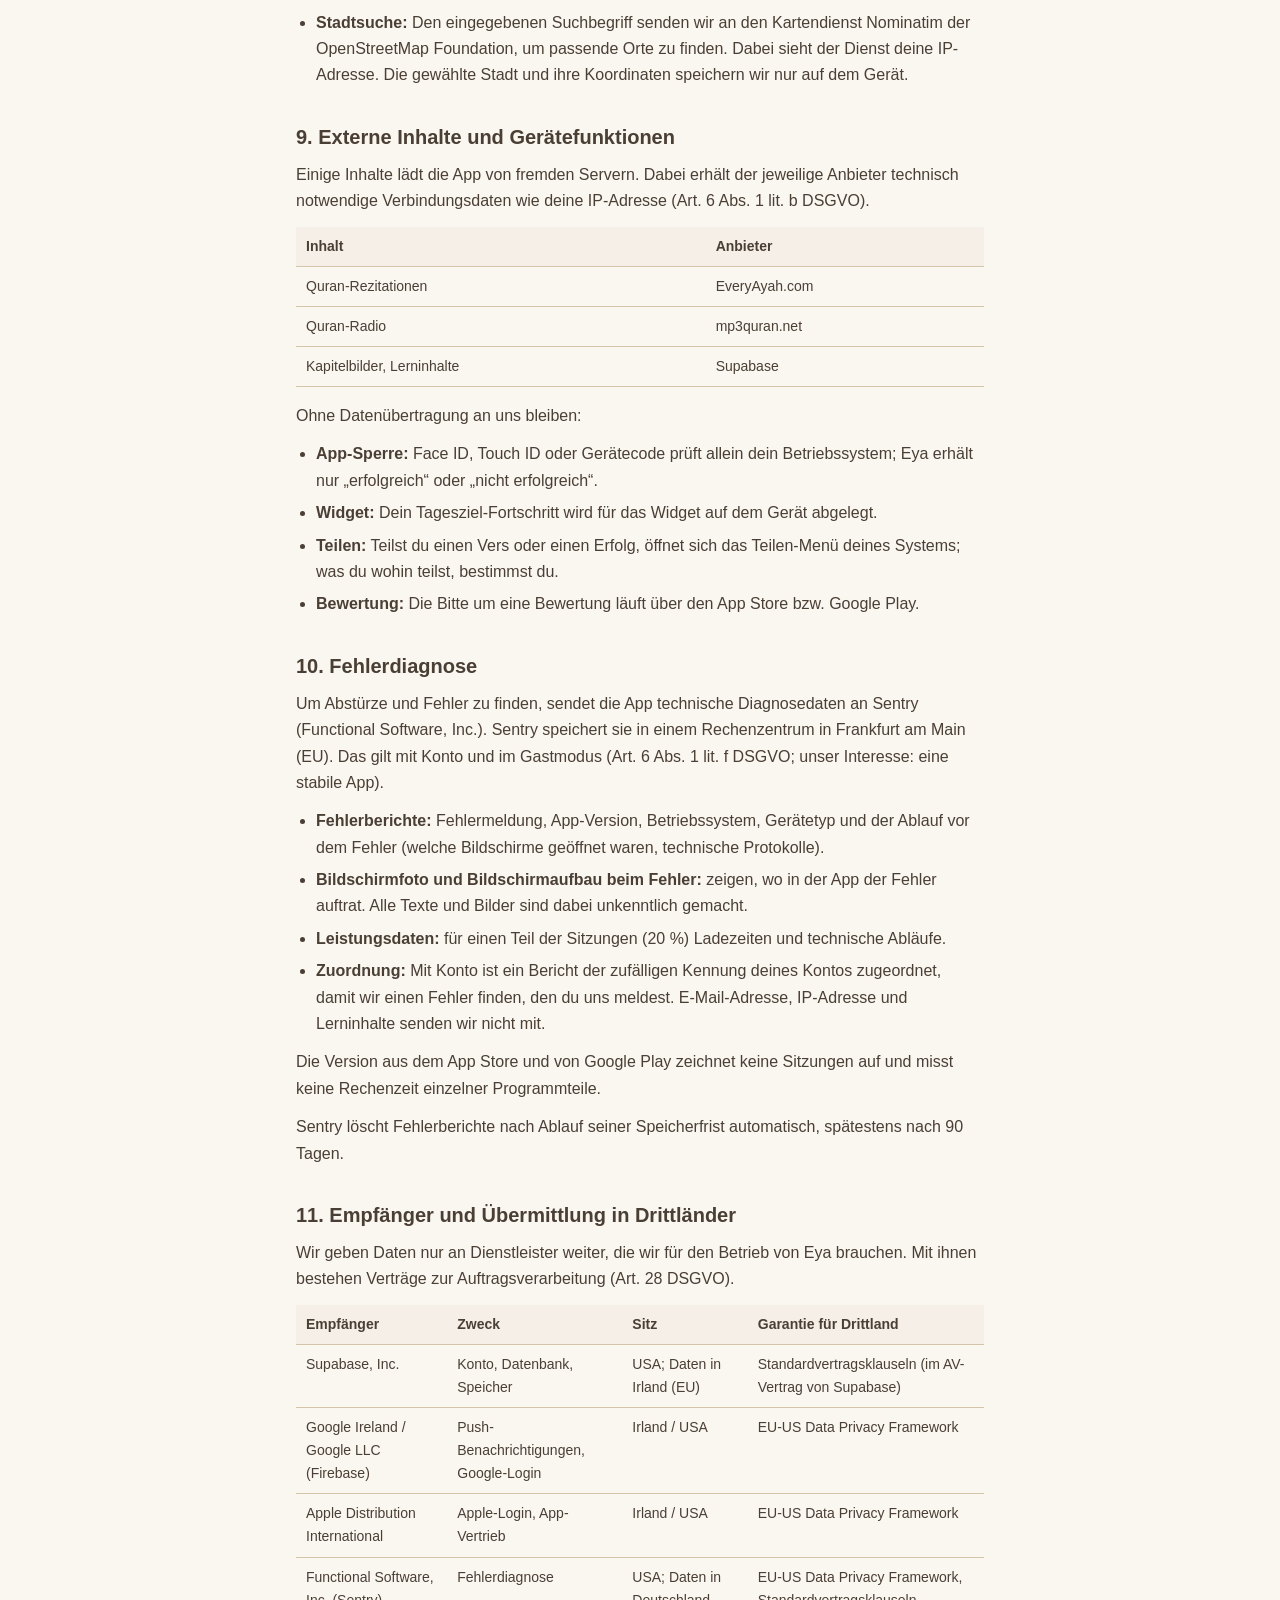
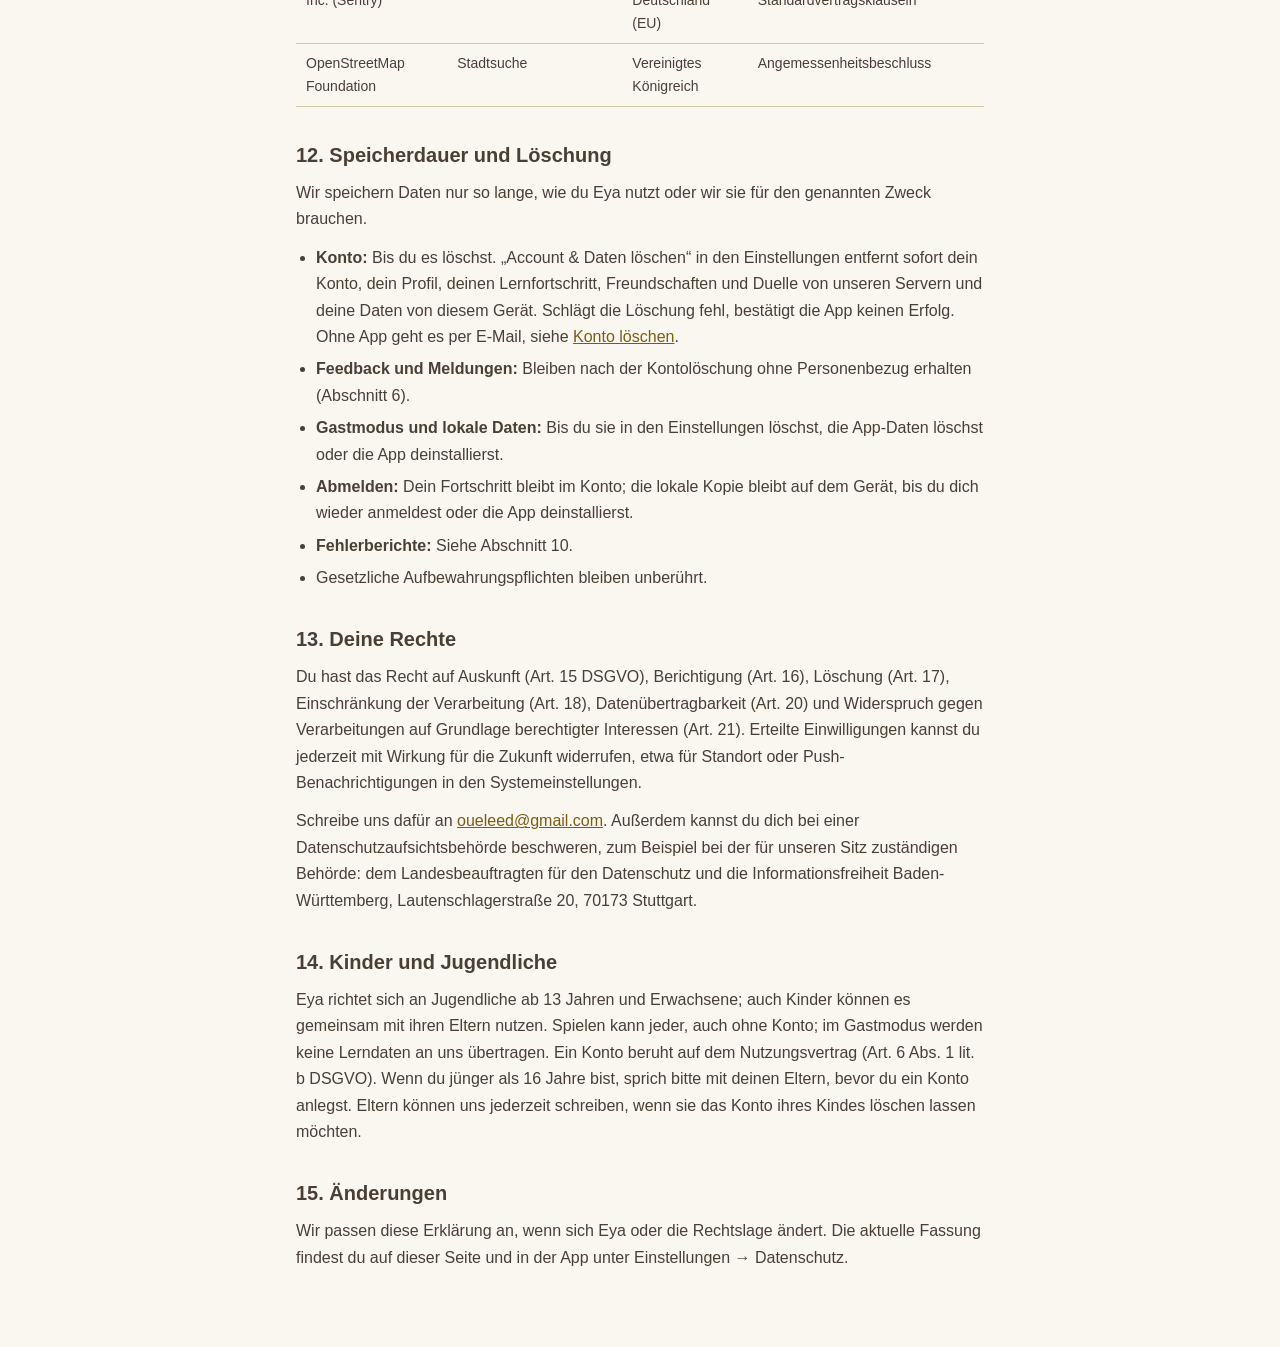
==== commit 318e5ead: "Datenschutz: keine Sitzungsaufzeichnungen und kein Profiling in der Store-Version Session Replay und" ====
--- a/datenschutz.html
+++ b/datenschutz.html
@@ -14,7 +14,7 @@
   </header>
 
   <h1>Datenschutzerklärung</h1>
-  <p class="meta">für die App Eya (iOS und Android) · Stand: 19. November 2026</p>
+  <p class="meta">für die App Eya (iOS und Android) · Stand: 20. November 2026</p>
 
   <h2>1. Verantwortlicher und Kontakt</h2>
   <p>Verantwortlich für die Datenverarbeitung in der App Eya ist:</p>
@@ -37,7 +37,7 @@
     <tr><td>Push-Benachrichtigungen</td><td>Geräte-Token</td><td>Supabase, Google Firebase</td><td>Art. 6 Abs. 1 lit. a DSGVO</td></tr>
     <tr><td>Gebetszeiten</td><td>ungefährer Standort oder gewählte Stadt</td><td>nur auf dem Gerät</td><td>Art. 6 Abs. 1 lit. a DSGVO</td></tr>
     <tr><td>Stadtsuche</td><td>Suchbegriff</td><td>OpenStreetMap (Nominatim)</td><td>Art. 6 Abs. 1 lit. b DSGVO</td></tr>
-    <tr><td>Fehlerdiagnose</td><td>technische Fehler-, Geräte- und Leistungsdaten, unkenntlich gemachte Bildschirmabläufe</td><td>Sentry</td><td>Art. 6 Abs. 1 lit. f DSGVO</td></tr>
+    <tr><td>Fehlerdiagnose</td><td>technische Fehler-, Geräte- und Leistungsdaten, unkenntlich gemachtes Bildschirmfoto beim Fehler</td><td>Sentry</td><td>Art. 6 Abs. 1 lit. f DSGVO</td></tr>
     <tr><td>Audio und Bilder</td><td>IP-Adresse beim Abruf</td><td>jeweilige Server</td><td>Art. 6 Abs. 1 lit. b/f DSGVO</td></tr>
   </table>
   </div>
@@ -110,10 +110,10 @@
   <ul>
     <li><strong>Fehlerberichte:</strong> Fehlermeldung, App-Version, Betriebssystem, Gerätetyp und der Ablauf vor dem Fehler (welche Bildschirme geöffnet waren, technische Protokolle).</li>
     <li><strong>Bildschirmfoto und Bildschirmaufbau beim Fehler:</strong> zeigen, wo in der App der Fehler auftrat. Alle Texte und Bilder sind dabei unkenntlich gemacht.</li>
-    <li><strong>Sitzungsaufzeichnungen:</strong> bei jeder Sitzung mit Fehler und bei 5 % der übrigen Sitzungen eine Aufzeichnung der Bildschirmabläufe. Auch hier sind alle Texte und Bilder unkenntlich gemacht; Eingaben, Benutzernamen oder Quran-Text sind nicht zu sehen.</li>
-    <li><strong>Leistungsdaten:</strong> für einen Teil der Sitzungen (20 %) Ladezeiten und technische Abläufe, auf iOS auch, welche Programmteile wie viel Rechenzeit brauchen.</li>
+    <li><strong>Leistungsdaten:</strong> für einen Teil der Sitzungen (20 %) Ladezeiten und technische Abläufe.</li>
     <li><strong>Zuordnung:</strong> Mit Konto ist ein Bericht der zufälligen Kennung deines Kontos zugeordnet, damit wir einen Fehler finden, den du uns meldest. E-Mail-Adresse, IP-Adresse und Lerninhalte senden wir nicht mit.</li>
   </ul>
+  <p>Die Version aus dem App Store und von Google Play zeichnet keine Sitzungen auf und misst keine Rechenzeit einzelner Programmteile.</p>
   <p>Sentry löscht Fehlerberichte nach Ablauf seiner Speicherfrist automatisch, spätestens nach 90 Tagen.</p>
 
   <h2>11. Empfänger und Übermittlung in Drittländer</h2>
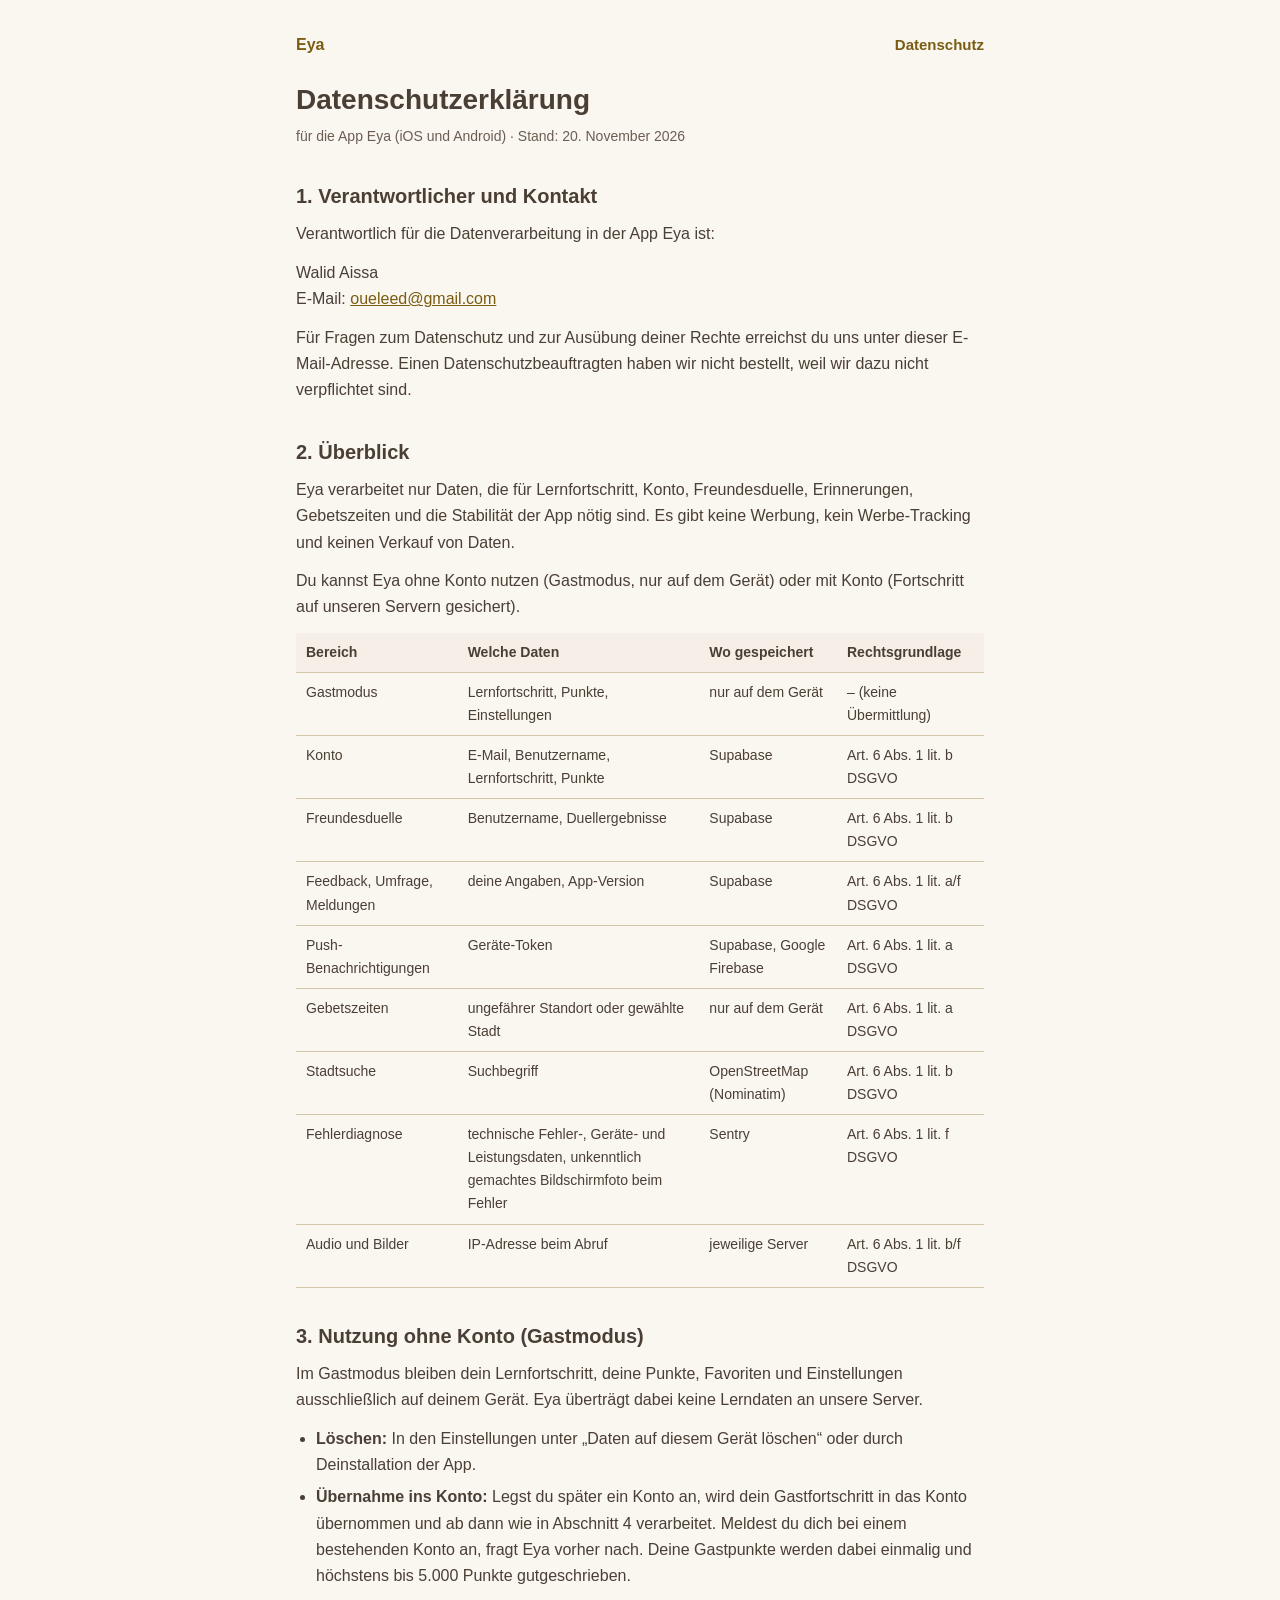
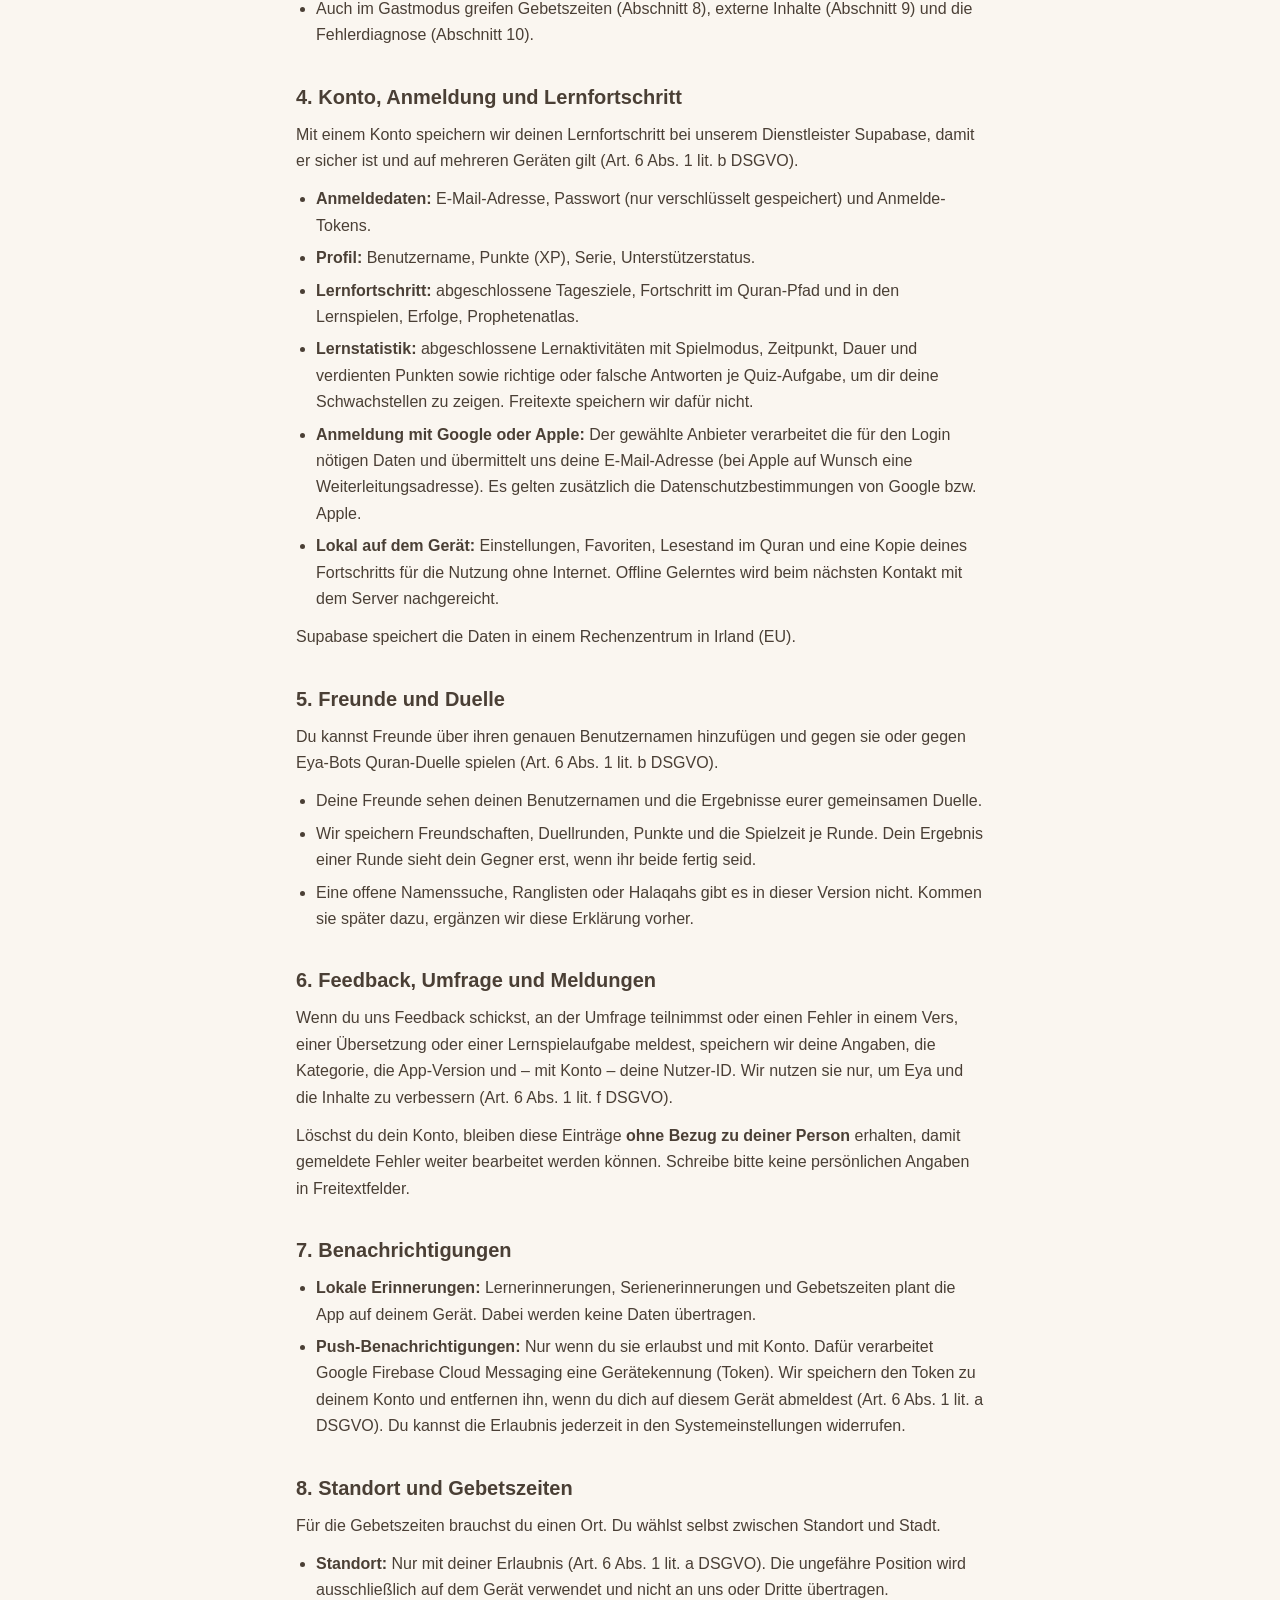
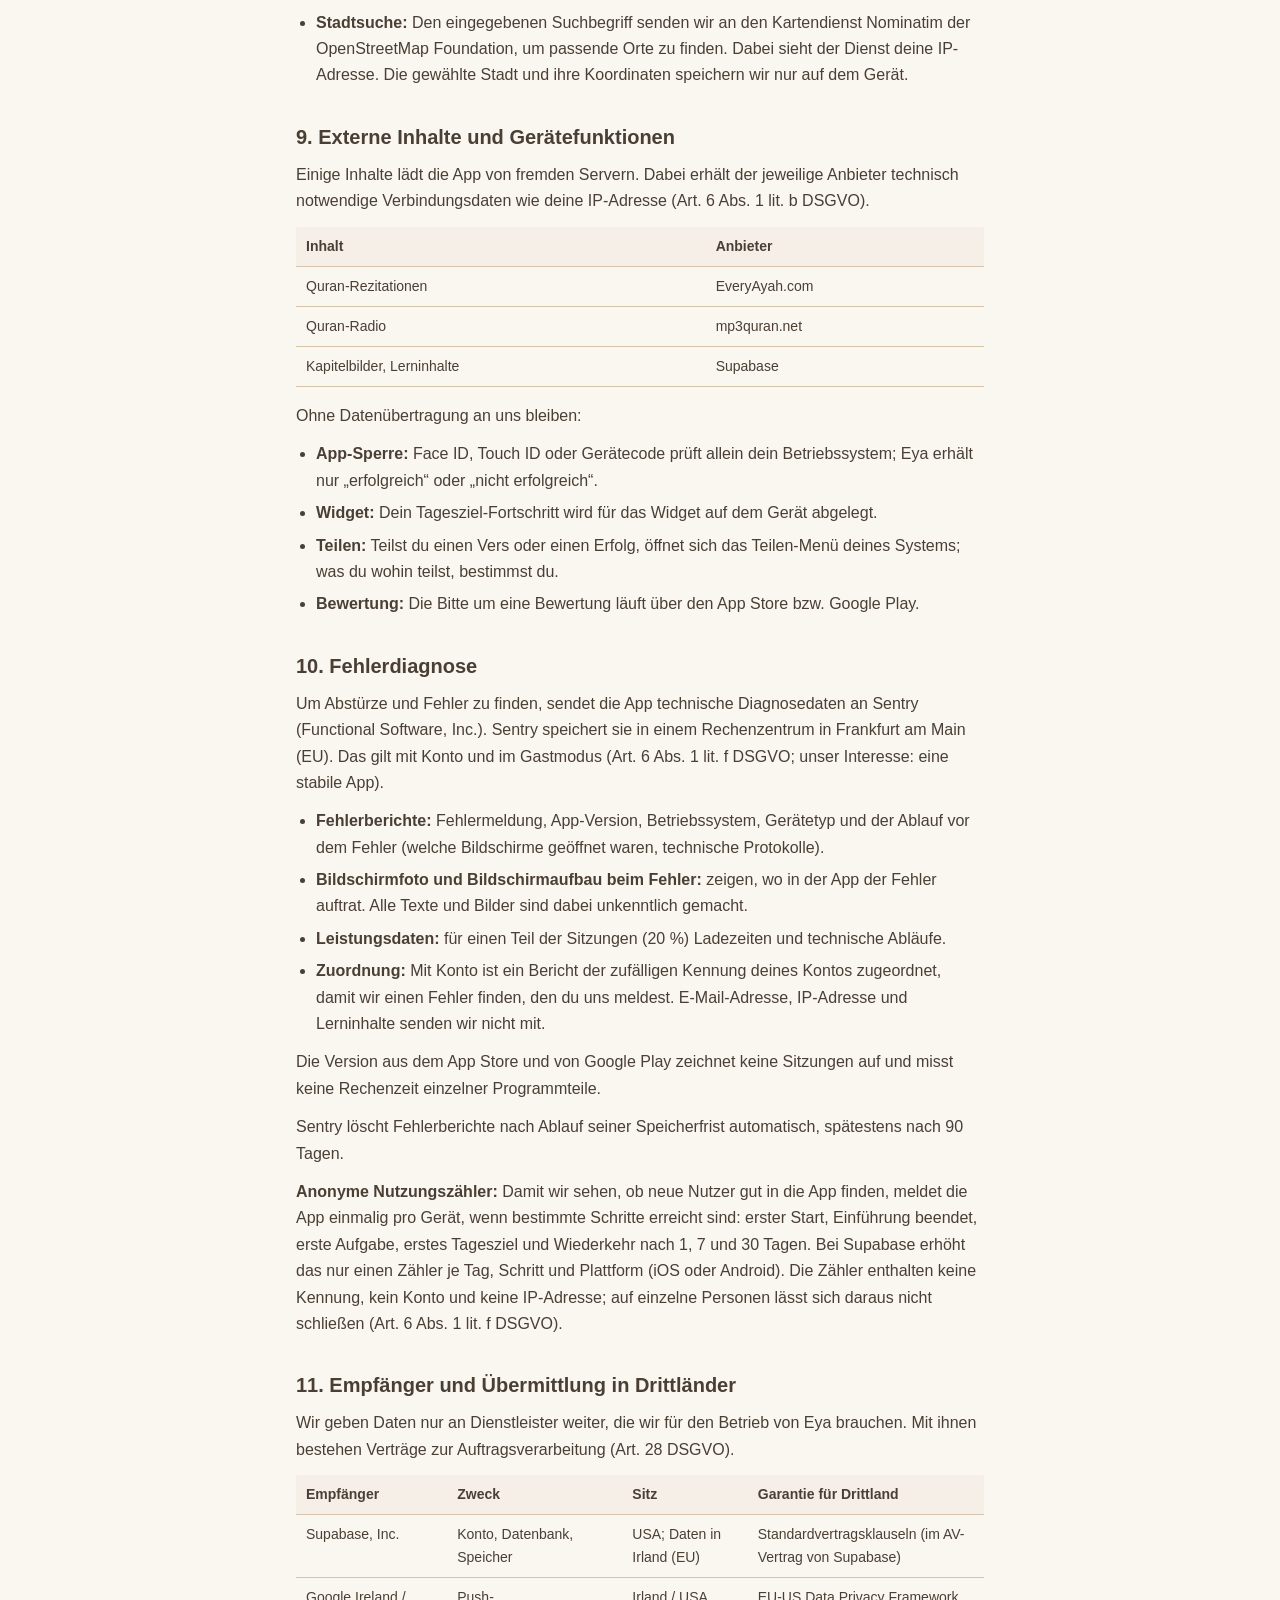
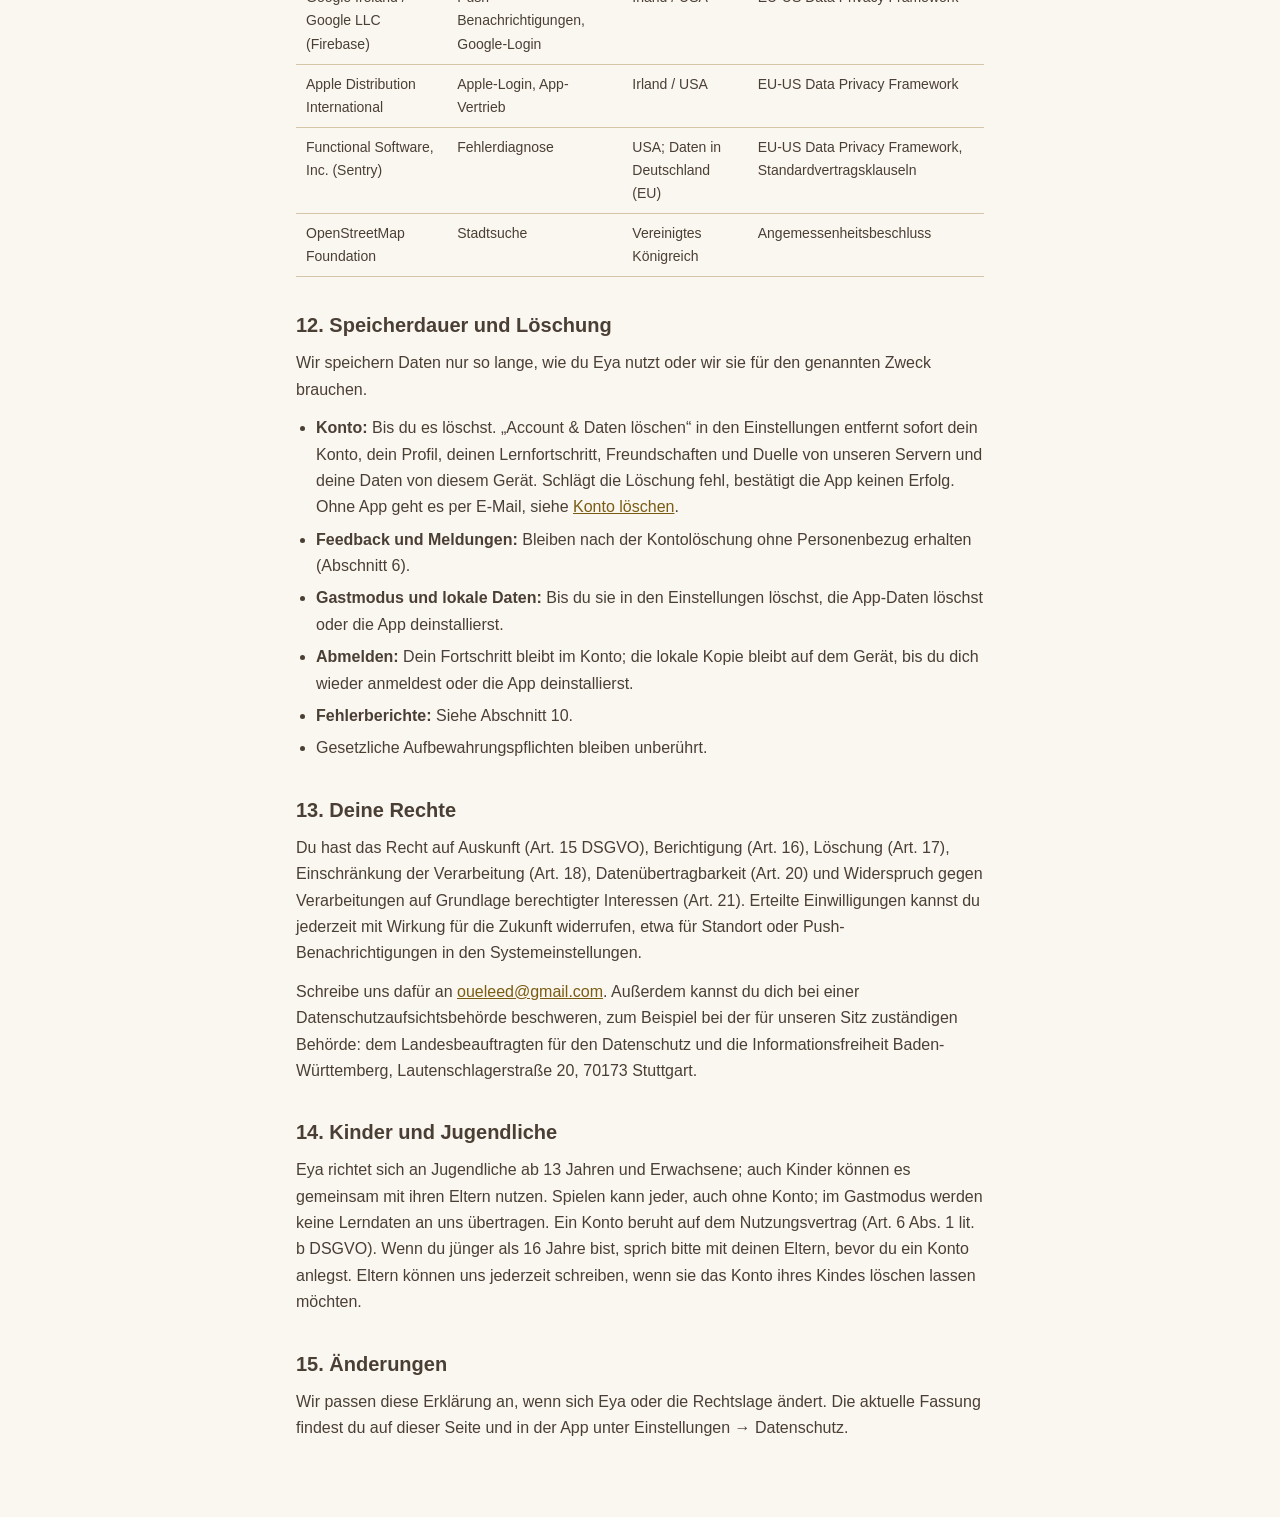
==== commit 2fc443c8: "datenschutz: anonyme Nutzungszähler beschreiben Co-Authored-By: Claude Opus 5.5 <noreply@anthropic.c" ====
--- a/datenschutz.html
+++ b/datenschutz.html
@@ -115,6 +115,7 @@
   </ul>
   <p>Die Version aus dem App Store und von Google Play zeichnet keine Sitzungen auf und misst keine Rechenzeit einzelner Programmteile.</p>
   <p>Sentry löscht Fehlerberichte nach Ablauf seiner Speicherfrist automatisch, spätestens nach 90 Tagen.</p>
+  <p><strong>Anonyme Nutzungszähler:</strong> Damit wir sehen, ob neue Nutzer gut in die App finden, meldet die App einmalig pro Gerät, wenn bestimmte Schritte erreicht sind: erster Start, Einführung beendet, erste Aufgabe, erstes Tagesziel und Wiederkehr nach 1, 7 und 30 Tagen. Bei Supabase erhöht das nur einen Zähler je Tag, Schritt und Plattform (iOS oder Android). Die Zähler enthalten keine Kennung, kein Konto und keine IP-Adresse; auf einzelne Personen lässt sich daraus nicht schließen (Art. 6 Abs. 1 lit. f DSGVO).</p>
 
   <h2>11. Empfänger und Übermittlung in Drittländer</h2>
   <p>Wir geben Daten nur an Dienstleister weiter, die wir für den Betrieb von Eya brauchen. Mit ihnen bestehen Verträge zur Auftragsverarbeitung (Art. 28 DSGVO).</p>
